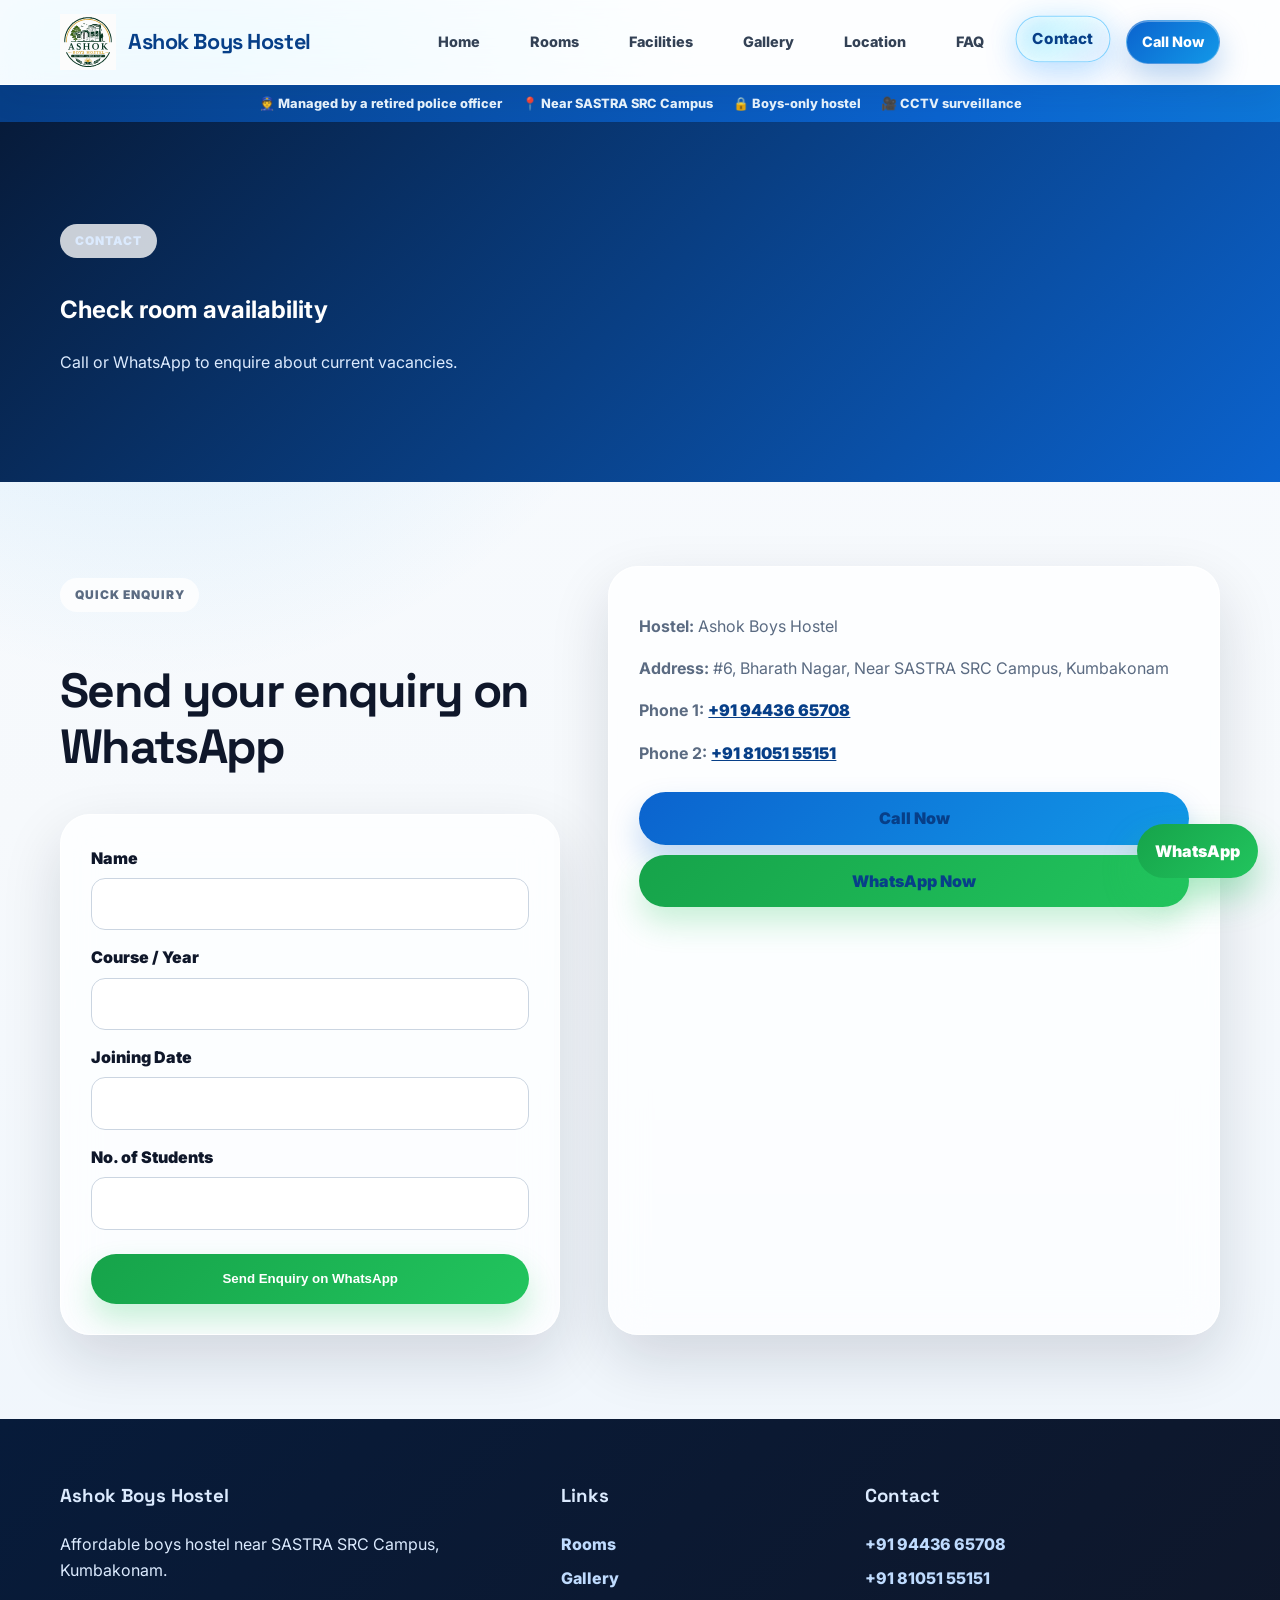
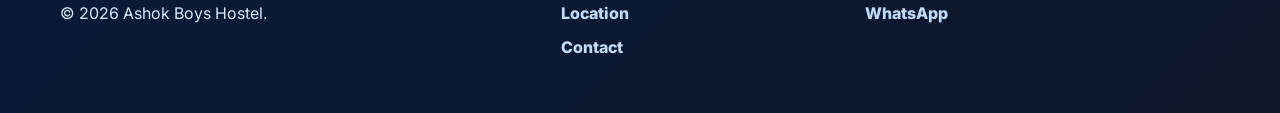
==== contact.html @ c49eb803 "Add files via upload" ====
<!DOCTYPE html>
<html lang="en">
 <head>
 <!-- Google tag (gtag.js) -->
<script async src="https://www.googletagmanager.com/gtag/js?id=AW-18298483586"></script>
<script>
  window.dataLayer = window.dataLayer || [];
  function gtag(){dataLayer.push(arguments);}
  gtag('js', new Date());

  gtag('config', 'AW-18298483586');
</script>
  <meta charset="utf-8"/>
  <meta content="width=device-width, initial-scale=1.0" name="viewport"/>
  <title>
   Contact | Ashok Boys Hostel Kumbakonam
  </title>
  <meta content="Contact Ashok Boys Hostel near SASTRA SRC Campus. Call or WhatsApp for availability." name="description"/>
  <meta content="boys hostel in kumbakonam, hostel near sastra src, student hostel kumbakonam, boys pg kumbakonam, hostel in kumbakonam" name="keywords"/>
  <meta content="Contact | Ashok Boys Hostel Kumbakonam" property="og:title"/>
  <meta content="Contact Ashok Boys Hostel near SASTRA SRC Campus. Call or WhatsApp for availability." property="og:description"/>
  <meta content="images/hero.jpg" property="og:image"/>
  <link href="favicon.svg" rel="icon" type="image/svg+xml"/>
  <link href="style.css" rel="stylesheet"/>
  <script type="application/ld+json">
   {
    "@context": "https://schema.org",
    "@type": "LodgingBusiness",
    "name": "Ashok Boys Hostel",
    "description": "Affordable boys hostel near SASTRA SRC Campus in Kumbakonam. Rooms from ₹2,000 per person per month with beds, ceiling fans, common bathrooms, CCTV surveillance and owner supervision.",
    "address": {
        "@type": "PostalAddress",
        "streetAddress": "#6, Bharath Nagar, Near SASTRA SRC Campus",
        "addressLocality": "Kumbakonam",
        "addressRegion": "Tamil Nadu",
        "addressCountry": "IN"
    },
    "telephone": [
        "+91-94436-65708",
        "+91-81051-55151"
    ],
    "priceRange": "₹2,000/month",
    "amenityFeature": [
        {
            "@type": "LocationFeatureSpecification",
            "name": "Beds",
            "value": true
        },
        {
            "@type": "LocationFeatureSpecification",
            "name": "Ceiling Fans",
            "value": true
        },
        {
            "@type": "LocationFeatureSpecification",
            "name": "Common Bathrooms",
            "value": true
        },
        {
            "@type": "LocationFeatureSpecification",
            "name": "CCTV Surveillance",
            "value": true
        },
        {
            "@type": "LocationFeatureSpecification",
            "name": "Owner Supervision",
            "value": true
        }
    ]
}
  </script>
 </head>
 <body>
  <header class="site-header">
   <div class="container nav-wrap">
    <a class="brand" href="index.html">
     <span class="logo-icon">
      <img alt="Ashok Boys Hostel Logo" src="images/logo.svg"/>
     </span>
     <span class="brand-text">
      Ashok Boys Hostel
     </span>
    </a>
    <button class="menu-toggle">
     ☰
    </button>
    <nav class="main-nav">
     <a href="index.html">
      Home
     </a>
     <a href="rooms.html">
      Rooms
     </a>
     <a href="facilities.html">
      Facilities
     </a>
     <a href="gallery.html">
      Gallery
     </a>
     <a href="location.html">
      Location
     </a>
     <a href="faq.html">
      FAQ
     </a>
     <a class="active" href="contact.html">
      Contact
     </a>
     <a class="nav-cta" href="tel:+919443665708">
      Call Now
     </a>
    </nav>
   </div>
  </header>
  <div class="trust-bar">
   <div class="container">
    <span>
     👮 Managed by a retired police officer
    </span>
    <span>
     📍 Near SASTRA SRC Campus
    </span>
    <span>
     🔒 Boys-only hostel
    </span>
    <span>
     🎥 CCTV surveillance
    </span>
   </div>
  </div>
  <main>
   <section class="page-hero">
    <div class="container">
     <p class="eyebrow">
      Contact
     </p>
     <h1>
      Check room availability
     </h1>
     <p>
      Call or WhatsApp to enquire about current vacancies.
     </p>
    </div>
   </section>
   <section class="section">
    <div class="container contact-grid">
     <div>
      <p class="section-label">
       Quick Enquiry
      </p>
      <h2>
       Send your enquiry on WhatsApp
      </h2>
      <form class="enquiry-form" id="enquiryForm">
       <label>
        Name
        <input id="enqName" required="" type="text"/>
       </label>
       <label>
        Course / Year
        <input id="enqCourse" type="text"/>
       </label>
       <label>
        Joining Date
        <input id="enqDate" type="text"/>
       </label>
       <label>
        No. of Students
        <input id="enqStudents" min="1" type="number"/>
       </label>
       <button class="btn whatsapp full" type="submit">
        Send Enquiry on WhatsApp
       </button>
      </form>
     </div>
     <div class="contact-card">
      <p>
       <strong>
        Hostel:
       </strong>
       Ashok Boys Hostel
      </p>
      <p>
       <strong>
        Address:
       </strong>
       #6, Bharath Nagar, Near SASTRA SRC Campus, Kumbakonam
      </p>
      <p>
       <strong>
        Phone 1:
       </strong>
       <a href="tel:+919443665708">
        +91 94436 65708
       </a>
      </p>
      <p>
       <strong>
        Phone 2:
       </strong>
       <a href="tel:+918105155151">
        +91 81051 55151
       </a>
      </p>
      <a class="btn primary full" href="tel:+919443665708">
       Call Now
      </a>
      <a class="btn whatsapp full" href="https://wa.me/919443665708">
       WhatsApp Now
      </a>
     </div>
    </div>
   </section>
  </main>
  <footer>
   <div class="container footer-grid">
    <div>
     <h3>
      Ashok Boys Hostel
     </h3>
     <p>
      Affordable boys hostel near SASTRA SRC Campus, Kumbakonam.
     </p>
     <p>
      &copy; 2026 Ashok Boys Hostel.
     </p>
    </div>
    <div>
     <h3>
      Links
     </h3>
     <a href="rooms.html">
      Rooms
     </a>
     <a href="gallery.html">
      Gallery
     </a>
     <a href="location.html">
      Location
     </a>
     <a href="contact.html">
      Contact
     </a>
    </div>
    <div>
     <h3>
      Contact
     </h3>
     <a href="tel:+919443665708">
      +91 94436 65708
     </a>
     <a href="tel:+918105155151">
      +91 81051 55151
     </a>
     <a href="https://wa.me/919443665708">
      WhatsApp
     </a>
    </div>
   </div>
  </footer>
  <a class="whatsapp-float" href="https://wa.me/919443665708?text=Hi%2C%20I%20am%20interested%20in%20Ashok%20Boys%20Hostel.%20Is%20a%20room%20available%3F">
   WhatsApp
  </a>
  <div class="mobile-action-bar">
   <a href="tel:+919443665708">
    Call
   </a>
   <a href="https://wa.me/919443665708">
    WhatsApp
   </a>
   <a href="https://www.google.com/maps/search/?api=1&amp;query=%236%20Bharath%20Nagar%20Near%20SASTRA%20SRC%20Campus%20Kumbakonam">
    Directions
   </a>
  </div>
  <script src="app.js">
  </script>
 </body>
</html>
---- style.css ----
@import url("https://fonts.googleapis.com/css2?family=Space+Grotesk:wght@600;700&family=Inter:wght@400;600;700;800;900&display=swap");

/* =========================================================
   Ashok Boys Hostel Website Styles
   Theme: Premium Blue / White / Grey with Glassmorphism
   ========================================================= */

/* ---------- CSS Variables ---------- */
:root {
    --bg: #f6f9fc;
    --text: #0f172a;
    --muted: #5b6b82;

    --primary: #0b63ce;
    --primary-2: #1298e8;
    --primary-dark: #073f88;

    --dark: #071b3a;
    --white: #ffffff;

    --glass: rgba(255, 255, 255, 0.76);
    --glass-strong: rgba(255, 255, 255, 0.92);
    --glass-border: rgba(255, 255, 255, 0.85);

    --shadow-soft: 0 12px 28px rgba(15, 23, 42, 0.08);
    --shadow-card: 0 24px 60px rgba(15, 23, 42, 0.14);
    --shadow-glow: 0 30px 70px rgba(0, 119, 255, 0.25);

    --whatsapp: #22c55e;

    --radius-sm: 14px;
    --radius-md: 22px;
    --radius-lg: 30px;
    --radius-pill: 999px;
}

/* ---------- Base ---------- */
* {
    box-sizing: border-box;
}

html {
    scroll-behavior: smooth;
    scroll-padding-top: 98px;
}

body {
    margin: 0;
    font-family: "Inter", Arial, sans-serif;
    color: var(--text);
    background:
        radial-gradient(circle at 12% 8%, rgba(18, 152, 232, 0.18), transparent 28%),
        linear-gradient(180deg, #f8fbff 0%, var(--bg) 48%, #eef5fc 100%);
    line-height: 1.65;
    overflow-x: hidden;
}

.container {
    width: min(1160px, 92%);
    margin: 0 auto;
}

img {
    max-width: 100%;
}

a {
    transition:
        color 0.25s ease,
        transform 0.25s ease,
        box-shadow 0.25s ease,
        background 0.25s ease;
}

/* =========================================================
   Header / Navigation
   ========================================================= */
.site-header {
    position: sticky;
    top: 0;
    z-index: 50;
    background: rgba(255, 255, 255, 0.72);
    backdrop-filter: blur(18px) saturate(160%);
    -webkit-backdrop-filter: blur(18px) saturate(160%);
    border-bottom: 1px solid rgba(255, 255, 255, 0.82);
    box-shadow: 0 10px 34px rgba(15, 23, 42, 0.08);
}

.nav-wrap {
    display: flex;
    align-items: center;
    justify-content: space-between;
    gap: 18px;
    padding: 14px 0;
}

/* ---------- Logo / Brand ---------- */
/*
   Recommended HTML:
   <a class="brand" href="index.html">
       <span class="logo-icon">
           <img src="images/logo.svg" alt="Ashok Boys Hostel Logo">
       </span>
       <span class="brand-text">Ashok Boys Hostel</span>
   </a>
*/
.brand {
    display: flex;
    align-items: center;
    gap: 12px;
    text-decoration: none;
}

.logo-icon {
    width: 56px;
    height: 56px;
    display: flex;
    align-items: center;
    justify-content: center;
    flex-shrink: 0;
}

.logo-icon img {
    width: 100%;
    height: 100%;
    object-fit: contain;
    display: block;
}

.brand-text {
    font-family: "Space Grotesk", sans-serif;
    font-size: 1.35rem;
    font-weight: 800;
    color: var(--primary-dark);
    letter-spacing: -0.02em;
}

/* Backward compatibility if old HTML still uses <span>ABH</span> */
.brand > span:not(.logo-icon):not(.brand-text) {
    width: 42px;
    height: 42px;
    display: grid;
    place-items: center;
    flex-shrink: 0;
    border-radius: 14px;
    color: #ffffff;
    background: linear-gradient(135deg, var(--primary), var(--primary-2));
    font: 800 0.78rem "Inter", sans-serif;
    box-shadow: 0 12px 24px rgba(11, 99, 206, 0.28);
}

/* If you use a full logo SVG containing text + icon */
.brand-logo {
    height: 64px;
    width: auto;
    display: block;
}

.main-nav {
    display: flex;
    align-items: center;
    gap: 18px;
    flex-wrap: wrap;
}

.main-nav a {
    color: #334155;
    text-decoration: none;
    font-size: 0.9rem;
    font-weight: 800;
}

.main-nav a.active,
.main-nav a:hover {
    color: var(--primary);
}

.nav-cta {
    padding: 9px 16px;
    border-radius: var(--radius-pill);
    color: #ffffff !important;
    background: linear-gradient(135deg, var(--primary), var(--primary-2));
    box-shadow: 0 12px 24px rgba(11, 99, 206, 0.22);
}

.menu-toggle {
    display: none;
}

/* ---------- Trust Bar ---------- */
.trust-bar {
    color: #eaf6ff;
    background: linear-gradient(90deg, #073f88, #0b63ce, #1298e8, #073f88);
    background-size: 220% 100%;
    font-size: 0.8rem;
    font-weight: 800;
    animation: sheen 8s ease-in-out infinite;
}

.trust-bar .container {
    display: flex;
    justify-content: center;
    gap: 20px;
    flex-wrap: wrap;
    padding: 8px 0;
}

/* =========================================================
   Hero Section
   ========================================================= */
.hero {
    position: relative;
    min-height: calc(100vh - 108px);
    display: grid;
    align-items: center;
    overflow: hidden;
    isolation: isolate;
    background: var(--dark);
}

.hero-bg {
    position: absolute;
    inset: 0;
    z-index: -3;
}

.hero-bg picture,
.hero-bg img {
    width: 100%;
    height: 100%;
    display: block;
}

.hero-bg img {
    object-fit: cover;
    animation: zoom 18s ease-in-out infinite alternate;
}

.hero-overlay {
    position: absolute;
    inset: 0;
    z-index: -2;
    background:
        radial-gradient(circle at 76% 20%, rgba(18, 152, 232, 0.24), transparent 28%),
        linear-gradient(
            90deg,
            rgba(3, 15, 36, 0.92),
            rgba(7, 27, 58, 0.74) 40%,
            rgba(7, 27, 58, 0.34) 70%
        );
}

.hero-grid {
    display: grid;
    grid-template-columns: 1fr 420px;
    gap: 44px;
    align-items: center;
    padding: 72px 0;
}

.hero-content h1 {
    margin: 16px 0;
    color: #ffffff;
    font-family: "Space Grotesk", sans-serif;
    font-size: clamp(2.8rem, 7vw, 6rem);
    font-weight: 800;
    line-height: 0.98;
    text-shadow: 0 8px 32px rgba(0, 0, 0, 0.5);
}

.hero-content p {
    max-width: 690px;
    color: #ffffff;
    font-size: 1.15rem;
}

.eyebrow,
.section-label {
    display: inline-flex;
    align-items: center;
    padding: 7px 15px;
    border-radius: var(--radius-pill);
    color: var(--primary-dark);
    background: rgba(255, 255, 255, 0.78);
    font-size: 0.75rem;
    font-weight: 900;
    letter-spacing: 0.08em;
    text-transform: uppercase;
}

.hero .eyebrow {
    color: #dff3ff;
    background: rgba(255, 255, 255, 0.14);
    border: 1px solid rgba(255, 255, 255, 0.24);
}

.badges,
.actions {
    display: flex;
    flex-wrap: wrap;
    gap: 12px;
    margin: 22px 0;
}

.badges span {
    padding: 8px 15px;
    border-radius: var(--radius-pill);
    color: #ffffff;
    background: rgba(255, 255, 255, 0.16);
    border: 1px solid rgba(255, 255, 255, 0.25);
    font-weight: 900;
    backdrop-filter: blur(14px);
    -webkit-backdrop-filter: blur(14px);
    animation: float 4s ease-in-out infinite;
}

/* =========================================================
   Buttons
   ========================================================= */
.btn {
    min-height: 50px;
    display: inline-flex;
    align-items: center;
    justify-content: center;
    padding: 13px 24px;
    border: 0;
    border-radius: var(--radius-pill);
    cursor: pointer;
    text-decoration: none;
    font-weight: 900;
}

.btn:hover {
    transform: translateY(-3px);
}

.primary {
    color: #ffffff;
    background: linear-gradient(135deg, var(--primary), var(--primary-2));
    box-shadow: 0 16px 30px rgba(11, 99, 206, 0.25);
}

.whatsapp {
    color: #ffffff;
    background: linear-gradient(135deg, #16a34a, var(--whatsapp));
    box-shadow: 0 16px 30px rgba(34, 197, 94, 0.24);
}

.full {
    width: 100%;
    margin-top: 10px;
}

/* =========================================================
   Cards / Glass Base
   ========================================================= */
.booking-card,
.card,
.room-detail,
.contact-card,
.map-card,
.enquiry-form,
.faq-list details {
    background: var(--glass);
    border: 1px solid var(--glass-border);
    border-radius: var(--radius-lg);
    box-shadow: var(--shadow-card);
    backdrop-filter: blur(18px) saturate(160%);
    -webkit-backdrop-filter: blur(18px) saturate(160%);
    overflow: hidden;
}

.booking-card {
    padding: 30px;
}

.available {
    color: #16a34a;
    font-weight: 900;
}

.price {
    display: inline-flex;
    align-items: baseline;
    gap: 7px;
    margin: 12px 0;
    padding: 10px 14px;
    border-radius: var(--radius-pill);
    color: var(--primary-dark);
    background: #e0f2fe;
    font-weight: 900;
}

.price b {
    font-size: 1.9rem;
}

.booking-card li {
    margin: 8px 0;
}

/* =========================================================
   General Sections
   ========================================================= */
.section {
    padding: 84px 0;
}

.light {
    background:
        radial-gradient(rgba(18, 152, 232, 0.13) 1px, transparent 1px) 0 0 / 28px 28px,
        linear-gradient(180deg, rgba(238, 246, 255, 0.74), rgba(255, 255, 255, 0.58));
}

.split,
.contact-grid,
.location-grid {
    display: grid;
    grid-template-columns: 0.9fr 1.1fr;
    gap: 48px;
}

.section p,
.card p,
.stats span {
    color: var(--muted);
}

h2,
h3 {
    font-family: "Space Grotesk", sans-serif;
}

h2 {
    font-size: clamp(1.9rem, 4vw, 3rem);
    line-height: 1.15;
    letter-spacing: -0.035em;
}

.stats {
    display: grid;
    grid-template-columns: repeat(3, 1fr);
    gap: 14px;
    margin-top: 28px;
}

.stats div {
    padding: 18px;
    border-radius: 20px;
    background: #ffffff;
    box-shadow: var(--shadow-soft);
}

.stats b {
    display: block;
    color: var(--primary);
    font-family: "Space Grotesk", sans-serif;
    font-size: 1.65rem;
    font-weight: 900;
}

/* =========================================================
   Why Parents Choose Us Section + Premium Hover Cards
   Applies to:
   <div class="cards"><div class="card">...</div></div>
   ========================================================= */
.cards {
    display: grid;
    grid-template-columns: repeat(auto-fit, minmax(260px, 1fr));
    gap: 35px;
    margin-top: 34px;
}

.cards.six {
    grid-template-columns: repeat(auto-fit, minmax(260px, 1fr));
}

.card {
    position: relative;
    min-height: 260px;
    padding: 40px 28px;
    border-radius: 30px;
    overflow: hidden;
    isolation: isolate;
    text-align: center;

    background:
        linear-gradient(
            145deg,
            rgba(255, 255, 255, 0.92),
            rgba(247, 250, 255, 0.82)
        );

    border: 1px solid rgba(255, 255, 255, 0.6);

    box-shadow:
        0 20px 45px rgba(0, 60, 140, 0.10),
        inset 0 1px 0 rgba(255, 255, 255, 0.8);

    backdrop-filter: blur(25px);
    -webkit-backdrop-filter: blur(25px);

    transition:
        transform 0.45s cubic-bezier(0.22, 1, 0.36, 1),
        box-shadow 0.45s ease,
        border-color 0.45s ease,
        background 0.45s ease;
}

/* Glossy moving reflection */
.card::before {
    content: "";
    position: absolute;
    top: -80%;
    left: -120%;
    width: 70%;
    height: 250%;
    transform: rotate(28deg);
    background:
        linear-gradient(
            rgba(255, 255, 255, 0),
            rgba(255, 255, 255, 0.65),
            rgba(255, 255, 255, 0)
        );
    transition: left 1s ease;
    z-index: 1;
    pointer-events: none;
}

/* Soft colored glow layer */
.card::after {
    content: "";
    position: absolute;
    inset: -2px;
    z-index: -1;
    border-radius: 30px;
    background:
        linear-gradient(
            135deg,
            rgba(0, 153, 255, 0.35),
            rgba(0, 255, 255, 0.15),
            rgba(120, 90, 255, 0.25)
        );
    opacity: 0;
    filter: blur(22px);
    transition: opacity 0.45s ease;
}

.card:hover {
    transform: translateY(-14px) scale(1.045);
    border-color: #66c8ff;

    box-shadow:
        0 30px 70px rgba(0, 119, 255, 0.25),
        0 0 50px rgba(0, 180, 255, 0.18),
        inset 0 1px 0 rgba(255, 255, 255, 0.9);
}

.card:hover::before {
    left: 160%;
}

.card:hover::after {
    opacity: 1;
}

.card i {
    width: 82px;
    height: 82px;
    display: flex;
    align-items: center;
    justify-content: center;
    margin: 0 auto;
    border-radius: 24px;
    color: #ffffff;
    background: linear-gradient(135deg, #0077ff, #00c6ff);
    font-size: 2.6rem;
    font-style: normal;

    box-shadow:
        0 10px 25px rgba(0, 119, 255, 0.28);

    transition:
        transform 0.45s cubic-bezier(0.22, 1, 0.36, 1),
        box-shadow 0.45s ease;
}

.card:hover i {
    transform: scale(1.18) rotate(-6deg);

    box-shadow:
        0 0 35px rgba(0, 162, 255, 0.55),
        0 0 60px rgba(0, 162, 255, 0.22);
}

.card h3 {
    margin-top: 28px;
    margin-bottom: 0;
    color: var(--primary-dark);
    font-size: 1.45rem;
    font-weight: 800;
    transition: color 0.35s ease;
}

.card p {
    margin-top: 15px;
    color: #667085;
    font-size: 1rem;
    line-height: 1.75;
    transition: color 0.35s ease;
}

.card:hover h3 {
    color: #0067ff;
}

.card:hover p {
    color: #4d6175;
}

/* Different subtle glow accents for the first four Why Parents cards */
.cards .card:nth-child(1)::after {
    background:
        linear-gradient(
            135deg,
            rgba(0, 119, 255, 0.38),
            rgba(0, 198, 255, 0.18)
        );
}

.cards .card:nth-child(2)::after {
    background:
        linear-gradient(
            135deg,
            rgba(34, 197, 94, 0.35),
            rgba(125, 211, 252, 0.18)
        );
}

.cards .card:nth-child(3)::after {
    background:
        linear-gradient(
            135deg,
            rgba(124, 58, 237, 0.30),
            rgba(14, 165, 233, 0.16)
        );
}

.cards .card:nth-child(4)::after {
    background:
        linear-gradient(
            135deg,
            rgba(245, 158, 11, 0.32),
            rgba(14, 165, 233, 0.16)
        );
}

/* =========================================================
   Page Hero
   ========================================================= */
.page-hero {
    padding: 90px 0;
    color: #ffffff;
    background: linear-gradient(135deg, var(--dark), var(--primary));
}

.page-hero p {
    color: #dbeafe;
}

/* =========================================================
   Rooms
   ========================================================= */
.room-grid {
    display: grid;
    gap: 28px;
}

.room-detail {
    display: grid;
    grid-template-columns: 0.9fr 1.1fr;
    gap: 24px;
    padding: 18px;
}

.room-detail img {
    width: 100%;
    height: 360px;
    object-fit: cover;
    border-radius: 22px;
}

.room-detail div {
    padding: 16px;
}

/* =========================================================
   Facilities: Not Available
   ========================================================= */
.not-available {
    display: flex;
    flex-wrap: wrap;
    gap: 12px;
}

.not-available span {
    padding: 10px 14px;
    border-radius: var(--radius-pill);
    color: #991b1b;
    background: #fee2e2;
    font-weight: 900;
}

/* =========================================================
   Gallery
   ========================================================= */
.gallery {
    display: grid;
    grid-template-columns: repeat(auto-fit, minmax(255px, 1fr));
    gap: 20px;
}

.gallery figure {
    position: relative;
    height: 260px;
    margin: 0;
    border-radius: 24px;
    overflow: hidden;
    cursor: pointer;
    background: #ffffff;
    box-shadow: 0 18px 38px rgba(15, 23, 42, 0.13);
}

.gallery figure:nth-child(3n) {
    height: 330px;
}

.gallery img {
    width: 100%;
    height: 100%;
    display: block;
    object-fit: cover;
    transition: transform 0.45s ease;
}

.gallery figure:hover img {
    transform: scale(1.08);
}

.gallery figcaption {
    position: absolute;
    left: 12px;
    right: 12px;
    bottom: 12px;
    padding: 10px;
    border-radius: 16px;
    color: #ffffff;
    background: linear-gradient(90deg, rgba(7, 63, 136, 0.86), rgba(11, 99, 206, 0.72));
    font-weight: 900;
}

/* =========================================================
   Location / Map
   ========================================================= */
.map-card {
    padding: 12px;
}

.map-card iframe {
    width: 100%;
    height: 370px;
    display: block;
    border: 0;
    border-radius: 22px;
}

/* =========================================================
   Contact / Form
   ========================================================= */
.contact-card,
.enquiry-form {
    padding: 30px;
}

.contact-card a {
    color: var(--primary-dark);
    font-weight: 900;
}

.enquiry-form {
    display: grid;
    gap: 14px;
}

.enquiry-form label {
    display: grid;
    gap: 7px;
    font-weight: 900;
}

.enquiry-form input {
    min-height: 46px;
    padding: 12px;
    border: 1px solid #cbd5e1;
    border-radius: 14px;
    font: inherit;
}

.enquiry-form input:focus {
    outline: none;
    border-color: rgba(18, 152, 232, 0.7);
    box-shadow: 0 0 0 5px rgba(18, 152, 232, 0.14);
}

/* =========================================================
   FAQ
   ========================================================= */
.faq-list {
    max-width: 900px;
}

.faq-list details {
    margin: 14px 0;
}

.faq-list summary {
    padding: 20px 24px;
    cursor: pointer;
    font-weight: 900;
}

.faq-list p {
    padding: 0 24px 20px;
}

/* =========================================================
   Lightbox
   ========================================================= */
.lightbox {
    position: fixed;
    inset: 0;
    z-index: 100;
    display: none;
    place-items: center;
    padding: 28px;
    background: rgba(2, 6, 23, 0.86);
}

.lightbox.open {
    display: grid;
}

.lightbox img {
    max-width: min(1100px, 94vw);
    max-height: 82vh;
    border-radius: 22px;
}

.lightbox-close,
.lightbox-nav {
    position: fixed;
    border: 0;
    border-radius: 50%;
    color: #ffffff;
    background: rgba(255, 255, 255, 0.18);
    cursor: pointer;
}

.lightbox-close {
    right: 24px;
    top: 18px;
    width: 46px;
    height: 46px;
    font-size: 2rem;
}

.lightbox-nav {
    top: 50%;
    width: 54px;
    height: 54px;
    font-size: 3rem;
}

.lightbox-prev {
    left: 24px;
}

.lightbox-next {
    right: 24px;
}

/* =========================================================
   Footer
   ========================================================= */
footer {
    padding: 44px 0;
    color: #dbeafe;
    background: linear-gradient(135deg, var(--dark), #0f172a);
}

.footer-grid {
    display: grid;
    grid-template-columns: 1.2fr 0.7fr 0.9fr;
    gap: 28px;
}

.footer-grid a {
    display: block;
    margin: 8px 0;
    color: #bfdbfe;
    text-decoration: none;
    font-weight: 800;
}

/* =========================================================
   Floating Actions
   ========================================================= */
.whatsapp-float {
    position: fixed;
    right: 22px;
    bottom: 22px;
    z-index: 40;
    padding: 14px 18px;
    border-radius: var(--radius-pill);
    color: #ffffff;
    background: linear-gradient(135deg, #16a34a, var(--whatsapp));
    text-decoration: none;
    font-weight: 900;
    box-shadow: 0 18px 34px rgba(34, 197, 94, 0.36);
}

.mobile-action-bar {
    display: none;
}

/* =========================================================
   Animations
   ========================================================= */
@keyframes zoom {
    to {
        transform: scale(1.1);
    }
}

@keyframes float {
    50% {
        transform: translateY(-7px);
    }
}

@keyframes sheen {
    50% {
        background-position: 100% 50%;
    }
}

/* =========================================================
   Responsive
   ========================================================= */
@media (max-width: 980px) {
    .hero-grid,
    .split,
    .contact-grid,
    .location-grid {
        grid-template-columns: 1fr;
    }

    .hero,
    .hero-grid {
        min-height: auto;
    }

    .cards,
    .cards.six {
        grid-template-columns: repeat(2, 1fr);
    }

    .room-detail {
        grid-template-columns: 1fr;
    }

    .footer-grid {
        grid-template-columns: 1fr;
    }
}

@media (max-width: 760px) {
    body {
        padding-bottom: 72px;
    }

    .brand-text {
        font-size: 1.05rem;
    }

    .logo-icon {
        width: 46px;
        height: 46px;
    }

    .menu-toggle {
        display: block;
        padding: 8px 12px;
        border: 0;
        border-radius: 12px;
        color: #ffffff;
        background: linear-gradient(135deg, var(--primary), var(--primary-2));
        font-weight: 900;
    }

    .main-nav {
        position: absolute;
        left: 4%;
        right: 4%;
        top: 72px;
        display: none;
        flex-direction: column;
        align-items: flex-start;
        padding: 18px;
        border-radius: 22px;
        background: rgba(255, 255, 255, 0.95);
        box-shadow: var(--shadow-card);
    }

    .main-nav.open {
        display: flex;
    }

    .trust-bar .container {
        justify-content: flex-start;
        font-size: 0.72rem;
    }

    .hero-grid {
        padding: 54px 0 82px;
    }

    .hero-overlay {
        background:
            linear-gradient(
                180deg,
                rgba(3, 15, 36, 0.90),
                rgba(7, 27, 58, 0.74)
            );
    }

    .hero-content h1 {
        font-size: clamp(2.5rem, 12vw, 4.4rem);
    }

    .booking-card {
        padding: 22px;
    }

    .cards,
    .cards.six,
    .stats {
        grid-template-columns: 1fr;
    }

    .card {
        min-height: auto;
        padding: 34px 24px;
    }

    .card:hover {
        transform: translateY(-8px) scale(1.025);
    }

    .room-detail img {
        height: 280px;
    }

    .gallery {
        grid-template-columns: 1fr;
    }

    .whatsapp-float {
        display: none;
    }

    .mobile-action-bar {
        position: fixed;
        left: 10px;
        right: 10px;
        bottom: 10px;
        z-index: 80;
        display: grid;
        grid-template-columns: 1fr 1fr 1fr;
        gap: 8px;
        padding: 9px;
        border-radius: 20px;
        background: rgba(255, 255, 255, 0.86);
        box-shadow: 0 18px 42px rgba(15, 23, 42, 0.20);
        backdrop-filter: blur(18px);
        -webkit-backdrop-filter: blur(18px);
    }

    .mobile-action-bar a {
        min-height: 46px;
        display: grid;
        place-items: center;
        border-radius: 14px;
        color: #ffffff;
        background: linear-gradient(135deg, var(--primary), var(--primary-2));
        text-decoration: none;
        font-weight: 900;
    }

    .mobile-action-bar a:nth-child(2) {
        background: linear-gradient(135deg, #16a34a, var(--whatsapp));
    }

    .mobile-action-bar a:nth-child(3) {
        background: linear-gradient(135deg, #475569, #0f172a);
    }
}

/* =========================================================
   Reduced Motion Accessibility
   ========================================================= */
@media (prefers-reduced-motion: reduce) {
    *,
    *::before,
    *::after {
        animation-duration: 0.001ms !important;
        animation-iteration-count: 1 !important;
        transition-duration: 0.001ms !important;
        scroll-behavior: auto !important;
    }
}

/* =========================================================
   Premium Main Navigation Hover / Active Effects
   Glossy + Glow + Soft Zoom
   ========================================================= */
.main-nav a {
    position: relative;
    isolation: isolate;
    overflow: hidden;

    min-height: 40px;
    display: inline-flex;
    align-items: center;
    justify-content: center;

    padding: 9px 15px;
    border-radius: var(--radius-pill);

    color: #334155;
    text-decoration: none;
    font-size: 0.9rem;
    font-weight: 800;

    background: transparent;
    border: 1px solid transparent;

    transition:
        transform 0.35s cubic-bezier(0.22, 1, 0.36, 1),
        color 0.35s ease,
        background 0.35s ease,
        border-color 0.35s ease,
        box-shadow 0.35s ease;
}

/* Soft glossy reflection */
.main-nav a::before {
    content: "";
    position: absolute;
    top: -90%;
    left: -120%;

    width: 60%;
    height: 260%;

    transform: rotate(28deg);

    background:
        linear-gradient(
            rgba(255, 255, 255, 0),
            rgba(255, 255, 255, 0.72),
            rgba(255, 255, 255, 0)
        );

    transition: left 0.8s ease;
    z-index: -1;
    pointer-events: none;
}

/* Glow layer */
.main-nav a::after {
    content: "";
    position: absolute;
    inset: -2px;
    z-index: -2;

    border-radius: var(--radius-pill);

    background:
        linear-gradient(
            135deg,
            rgba(0, 153, 255, 0.36),
            rgba(0, 255, 255, 0.16),
            rgba(120, 90, 255, 0.22)
        );

    opacity: 0;
    filter: blur(14px);

    transition: opacity 0.35s ease;
    pointer-events: none;
}

.main-nav a:hover,
.main-nav a.active {
    color: var(--primary-dark);

    background:
        linear-gradient(
            145deg,
            rgba(255, 255, 255, 0.94),
            rgba(239, 248, 255, 0.82)
        );

    border-color: rgba(102, 200, 255, 0.78);

    box-shadow:
        0 14px 32px rgba(0, 119, 255, 0.18),
        0 0 28px rgba(0, 180, 255, 0.14),
        inset 0 1px 0 rgba(255, 255, 255, 0.92);

    transform: translateY(-3px) scale(1.055);
}

.main-nav a:hover::before,
.main-nav a.active::before {
    left: 160%;
}

.main-nav a:hover::after,
.main-nav a.active::after {
    opacity: 1;
}

/* Keep Call Now as strong CTA but with the same glossy interaction */
.main-nav .nav-cta {
    color: #ffffff !important;
    background: linear-gradient(135deg, var(--primary), var(--primary-2));
    border-color: rgba(255, 255, 255, 0.28);

    box-shadow:
        0 14px 30px rgba(11, 99, 206, 0.28),
        inset 0 1px 0 rgba(255, 255, 255, 0.35);
}

.main-nav .nav-cta:hover,
.main-nav .nav-cta.active {
    color: #ffffff !important;

    background:
        linear-gradient(
            135deg,
            #0067ff,
            #00c6ff
        );

    border-color: rgba(255, 255, 255, 0.60);

    box-shadow:
        0 18px 38px rgba(0, 119, 255, 0.32),
        0 0 42px rgba(0, 180, 255, 0.26),
        inset 0 1px 0 rgba(255, 255, 255, 0.52);

    transform: translateY(-3px) scale(1.06);
}

/* Mobile menu: reduce zoom so the menu remains stable */
@media (max-width: 760px) {
    .main-nav a {
        width: 100%;
        justify-content: flex-start;
        padding: 11px 15px;
    }

    .main-nav a:hover,
    .main-nav a.active,
    .main-nav .nav-cta:hover,
    .main-nav .nav-cta.active {
        transform: translateY(-1px) scale(1.015);
    }
}
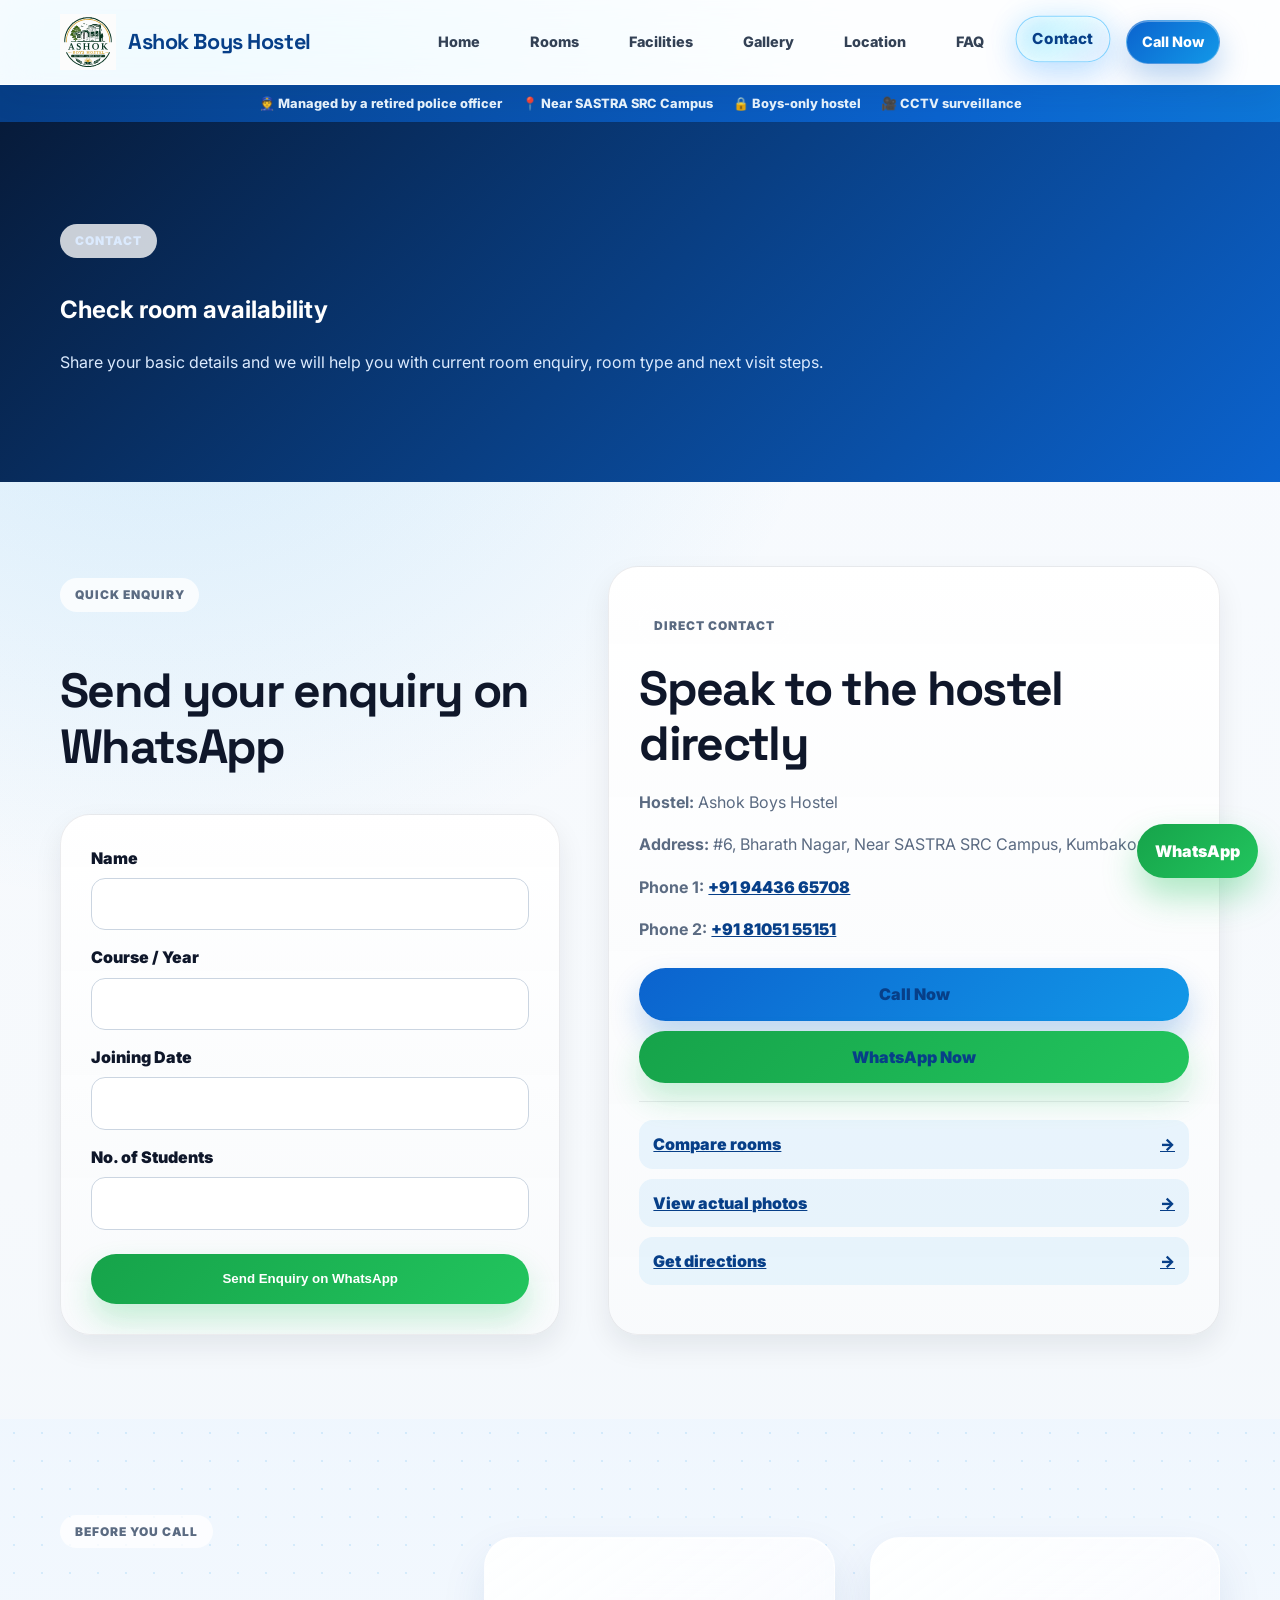
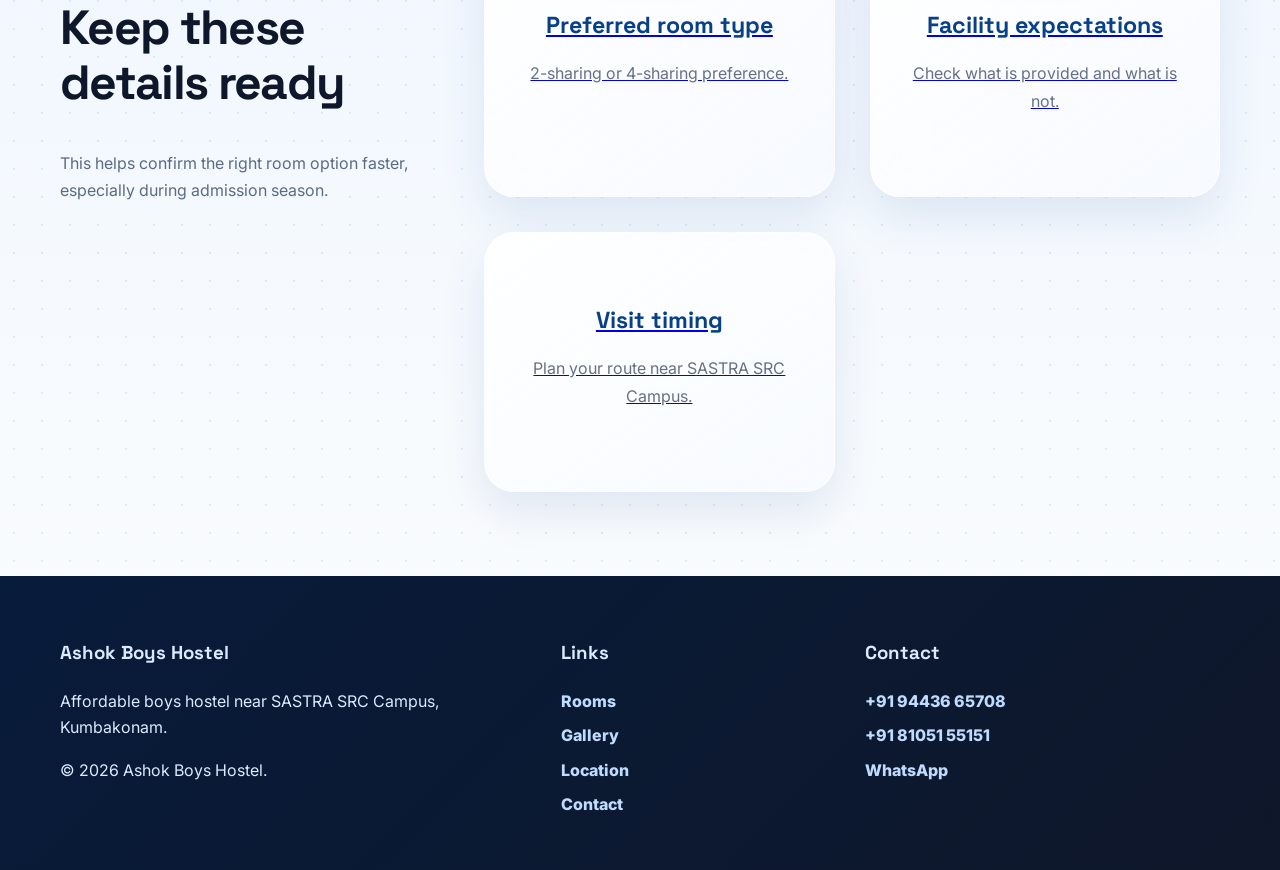
==== commit 8eb6691b: "Update hostel site location page" ====
--- a/contact.html
+++ b/contact.html
@@ -10,6 +10,25 @@
 
   gtag('config', 'AW-18298483586');
 </script>
+<!-- Event snippet for Page view conversion page
+In your html page, add the snippet and call gtag_report_conversion when someone clicks on the chosen link or button. -->
+<script>
+function gtag_report_conversion(url) {
+  var callback = function () {
+    if (typeof(url) != 'undefined') {
+      window.location = url;
+    }
+  };
+  gtag('event', 'conversion', {
+      'send_to': 'AW-18298483586/ihwCCOe3nsscEILnspVE',
+      'value': 1.0,
+      'currency': 'INR',
+      'event_callback': callback
+  });
+  return false;
+}
+</script>
+
   <meta charset="utf-8"/>
   <meta content="width=device-width, initial-scale=1.0" name="viewport"/>
   <title>
@@ -21,6 +40,8 @@
   <meta content="Contact Ashok Boys Hostel near SASTRA SRC Campus. Call or WhatsApp for availability." property="og:description"/>
   <meta content="images/hero.jpg" property="og:image"/>
   <link href="favicon.svg" rel="icon" type="image/svg+xml"/>
+  <meta content="#0b63ce" name="theme-color"/>
+  <link href="manifest.json" rel="manifest"/>
   <link href="style.css" rel="stylesheet"/>
   <script type="application/ld+json">
    {
@@ -81,10 +102,10 @@
       Ashok Boys Hostel
      </span>
     </a>
-    <button class="menu-toggle">
+    <button aria-controls="main-navigation" aria-expanded="false" aria-label="Open navigation menu" class="menu-toggle" type="button">
      ☰
     </button>
-    <nav class="main-nav">
+    <nav class="main-nav" id="main-navigation">
      <a href="index.html">
       Home
      </a>
@@ -138,7 +159,7 @@
       Check room availability
      </h1>
      <p>
-      Call or WhatsApp to enquire about current vacancies.
+       Share your basic details and we will help you with current room enquiry, room type and next visit steps.
      </p>
     </div>
    </section>
@@ -151,7 +172,7 @@
       <h2>
        Send your enquiry on WhatsApp
       </h2>
-      <form class="enquiry-form" id="enquiryForm">
+      <form class="enquiry-form elevated-panel" id="enquiryForm">
        <label>
         Name
         <input id="enqName" required="" type="text"/>
@@ -173,7 +194,13 @@
        </button>
       </form>
      </div>
-     <div class="contact-card">
+     <div class="contact-card elevated-panel">
+      <p class="section-label">
+       Direct Contact
+      </p>
+      <h2>
+       Speak to the hostel directly
+      </h2>
       <p>
        <strong>
         Hostel:
@@ -205,8 +232,60 @@
       <a class="btn primary full" href="tel:+919443665708">
        Call Now
       </a>
-      <a class="btn whatsapp full" href="https://wa.me/919443665708">
+      <a class="btn whatsapp full" href="https://wa.me/919443665708?text=Hi%2C%20I%20would%20like%20to%20check%20current%20room%20availability%20at%20Ashok%20Boys%20Hostel.">
        WhatsApp Now
+      </a>
+      <div class="contact-mini-links">
+       <a href="rooms.html">
+        Compare rooms
+       </a>
+       <a href="gallery.html">
+        View actual photos
+       </a>
+       <a href="location.html">
+        Get directions
+       </a>
+      </div>
+     </div>
+    </div>
+   </section>
+   <section class="section light">
+    <div class="container enquiry-guide">
+     <div>
+      <p class="section-label">
+       Before You Call
+      </p>
+      <h2>
+       Keep these details ready
+      </h2>
+      <p>
+       This helps confirm the right room option faster, especially during admission season.
+      </p>
+     </div>
+     <div class="cards three">
+      <a class="card" href="rooms.html">
+       <h3>
+        Preferred room type
+       </h3>
+       <p>
+        2-sharing or 4-sharing preference.
+       </p>
+      </a>
+      <a class="card" href="facilities.html">
+       <h3>
+        Facility expectations
+       </h3>
+       <p>
+        Check what is provided and what is not.
+       </p>
+      </a>
+      <a class="card" href="location.html">
+       <h3>
+        Visit timing
+       </h3>
+       <p>
+        Plan your route near SASTRA SRC Campus.
+       </p>
       </a>
      </div>
     </div>
--- a/style.css
+++ b/style.css
@@ -419,6 +419,289 @@
     grid-template-columns: 0.9fr 1.1fr;
     gap: 48px;
 }
+/* =========================================================
+   Distance Cards
+   Premium Glassmorphism Style
+   ========================================================= */
+
+.distance-cards {
+    display: grid;
+    grid-template-columns: repeat(3, 1fr);
+    gap: 22px;
+    margin: 35px 0;
+}
+
+.distance-card {
+    position: relative;
+    overflow: hidden;
+    isolation: isolate;
+
+    padding: 26px 22px;
+
+    text-align: center;
+
+    border-radius: 28px;
+
+    background:
+        linear-gradient(
+            145deg,
+            rgba(255,255,255,.92),
+            rgba(247,250,255,.82)
+        );
+
+    backdrop-filter: blur(22px);
+    -webkit-backdrop-filter: blur(22px);
+
+    border: 1px solid rgba(255,255,255,.70);
+
+    box-shadow:
+        0 18px 42px rgba(0,60,140,.10),
+        inset 0 1px 0 rgba(255,255,255,.90);
+
+    transition:
+        transform .45s cubic-bezier(.22,1,.36,1),
+        box-shadow .45s,
+        border-color .45s;
+}
+
+/* ----------------------------------
+   Glossy Reflection
+---------------------------------- */
+
+.distance-card::before {
+
+    content: "";
+
+    position: absolute;
+
+    top: -90%;
+    left: -120%;
+
+    width: 65%;
+    height: 260%;
+
+    transform: rotate(28deg);
+
+    background:
+        linear-gradient(
+            rgba(255,255,255,0),
+            rgba(255,255,255,.75),
+            rgba(255,255,255,0)
+        );
+
+    transition: left .9s ease;
+
+    pointer-events: none;
+}
+
+/* ----------------------------------
+   Soft Glow Layer
+---------------------------------- */
+
+.distance-card::after {
+
+    content: "";
+
+    position: absolute;
+
+    inset: -2px;
+
+    border-radius: 28px;
+
+    background:
+        linear-gradient(
+            135deg,
+            rgba(0,153,255,.35),
+            rgba(0,255,255,.18),
+            rgba(120,90,255,.25)
+        );
+
+    filter: blur(22px);
+
+    opacity: 0;
+
+    z-index: -1;
+
+    transition: opacity .45s ease;
+}
+
+/* ----------------------------------
+   Hover
+---------------------------------- */
+
+.distance-card:hover {
+
+    transform:
+        translateY(-12px)
+        scale(1.05);
+
+    border-color: #6bc9ff;
+
+    box-shadow:
+        0 28px 60px rgba(0,119,255,.22),
+        0 0 45px rgba(0,180,255,.18),
+        inset 0 1px 0 rgba(255,255,255,.95);
+}
+
+.distance-card:hover::before {
+
+    left: 170%;
+
+}
+
+.distance-card:hover::after {
+
+    opacity: 1;
+
+}
+
+/* ----------------------------------
+   Icon
+---------------------------------- */
+
+.distance-card span {
+
+    width: 82px;
+    height: 82px;
+
+    display: flex;
+    align-items: center;
+    justify-content: center;
+
+    margin: 0 auto 18px;
+
+    font-size: 2.6rem;
+
+    border-radius: 24px;
+
+    background:
+        linear-gradient(
+            135deg,
+            #0077ff,
+            #00c6ff
+        );
+
+    color: white;
+
+    box-shadow:
+        0 12px 28px rgba(0,119,255,.28);
+
+    transition:
+        transform .45s,
+        box-shadow .45s;
+}
+
+.distance-card:hover span {
+
+    transform:
+        scale(1.18)
+        rotate(-6deg);
+
+    box-shadow:
+        0 0 35px rgba(0,162,255,.55),
+        0 0 60px rgba(0,162,255,.22);
+}
+
+/* ----------------------------------
+   Heading
+---------------------------------- */
+
+.distance-card h3,
+.distance-card h4 {
+
+    margin: 0 0 10px;
+
+    color: var(--primary-dark);
+
+    font-size: 1.15rem;
+
+    font-weight: 800;
+
+    transition: color .35s;
+}
+
+.distance-card:hover h3,
+.distance-card:hover h4 {
+
+    color: #0067ff;
+
+}
+
+/* ----------------------------------
+   Text
+---------------------------------- */
+
+.distance-card p {
+
+    margin: 0;
+
+    color: #667085;
+
+    font-size: .95rem;
+
+    line-height: 1.6;
+
+    font-weight: 600;
+
+    transition: color .35s;
+}
+
+.distance-card:hover p {
+
+    color: #4d6175;
+
+}
+
+/* ----------------------------------
+   Different Glow Colors
+---------------------------------- */
+
+.distance-card:nth-child(1)::after {
+
+    background:
+        linear-gradient(
+            135deg,
+            rgba(0,119,255,.35),
+            rgba(0,255,255,.18)
+        );
+
+}
+
+.distance-card:nth-child(2)::after {
+
+    background:
+        linear-gradient(
+            135deg,
+            rgba(0,200,255,.30),
+            rgba(120,90,255,.22)
+        );
+
+}
+
+.distance-card:nth-child(3)::after {
+
+    background:
+        linear-gradient(
+            135deg,
+            rgba(255,193,7,.30),
+            rgba(0,170,255,.18)
+        );
+
+}
+
+/* ----------------------------------
+   Responsive
+---------------------------------- */
+
+@media (max-width:900px) {
+
+    .distance-cards {
+
+        grid-template-columns: 1fr;
+
+    }
+
+}
 
 .section p,
 .card p,
@@ -658,6 +941,109 @@
 /* =========================================================
    Page Hero
    ========================================================= */
+.hero-links a {
+    padding: 8px 15px;
+    border-radius: var(--radius-pill);
+    color: #ffffff;
+    background: rgba(255, 255, 255, 0.16);
+    border: 1px solid rgba(255, 255, 255, 0.25);
+    font-weight: 900;
+    text-decoration: none;
+    backdrop-filter: blur(14px);
+}
+
+.hero-links a:hover,
+.hero-links a:focus-visible {
+    color: var(--primary-dark);
+    background: #ffffff;
+    transform: translateY(-2px);
+}
+
+.booking-secondary-link {
+    display: block;
+    margin-top: 15px;
+    color: var(--primary-dark);
+    text-align: center;
+    text-decoration: none;
+    font-size: 0.9rem;
+    font-weight: 900;
+}
+
+.stats a {
+    padding: 18px;
+    color: inherit;
+    background: #ffffff;
+    border-radius: 20px;
+    box-shadow: var(--shadow-soft);
+    text-decoration: none;
+}
+
+.stats a:hover {
+    transform: translateY(-4px);
+    box-shadow: 0 18px 38px rgba(11, 99, 206, 0.16);
+}
+
+.pathways-intro {
+    max-width: 680px;
+    margin: 0 0 32px;
+    color: var(--muted);
+}
+
+.home-pathways .card {
+    display: flex;
+    flex-direction: column;
+    color: inherit;
+    text-decoration: none;
+}
+
+.home-pathways .card-link {
+    display: inline-flex;
+    justify-content: center;
+    margin-top: auto;
+    padding-top: 18px;
+    color: var(--primary);
+    font-weight: 900;
+}
+
+.home-enquiry-strip {
+    display: grid;
+    grid-template-columns: minmax(0, 1fr) auto;
+    gap: 34px;
+    align-items: center;
+    margin-top: 38px;
+    padding: clamp(28px, 4vw, 46px);
+    color: #ffffff;
+    background:
+        radial-gradient(circle at 85% 15%, rgba(18, 152, 232, 0.38), transparent 32%),
+        linear-gradient(135deg, var(--dark), var(--primary-dark));
+    border-radius: var(--radius-lg);
+    box-shadow: var(--shadow-card);
+}
+
+.home-enquiry-strip .section-label {
+    color: #dff3ff;
+    background: rgba(255, 255, 255, 0.14);
+    border: 1px solid rgba(255, 255, 255, 0.2);
+}
+
+.home-enquiry-strip h2 {
+    margin: 14px 0 6px;
+    color: #ffffff;
+    font: 800 clamp(1.7rem, 3vw, 2.7rem)/1.1 "Space Grotesk", sans-serif;
+}
+
+.home-enquiry-strip p {
+    margin-bottom: 0;
+    color: #dbeafe;
+}
+
+.home-enquiry-actions {
+    display: flex;
+    flex-wrap: wrap;
+    gap: 12px;
+    justify-content: flex-end;
+}
+
 .page-hero {
     padding: 90px 0;
     color: #ffffff;
@@ -671,27 +1057,213 @@
 /* =========================================================
    Rooms
    ========================================================= */
-.room-grid {
+.rooms-section {
+    background:
+        radial-gradient(circle at 90% 8%, rgba(18, 152, 232, 0.13), transparent 28%),
+        linear-gradient(180deg, #f8fbff, #eef6ff);
+}
+
+.section-heading,
+.gallery-intro {
     display: grid;
+    grid-template-columns: minmax(0, 1fr) minmax(280px, 0.55fr);
+    gap: 48px;
+    align-items: end;
+    margin-bottom: 40px;
+}
+
+.section-heading h2,
+.gallery-intro h2 {
+    max-width: 720px;
+    margin: 14px 0 0;
+    color: var(--primary-dark);
+    font: 800 clamp(2rem, 4vw, 3.4rem)/1.06 "Space Grotesk", sans-serif;
+    letter-spacing: -0.035em;
+}
+
+.section-heading > p,
+.gallery-intro > p {
+    margin: 0;
+    color: var(--muted);
+}
+
+.room-showcase {
+    display: grid;
+    grid-template-columns: repeat(2, minmax(0, 1fr));
     gap: 28px;
 }
 
-.room-detail {
+.room-card {
+    position: relative;
+    overflow: hidden;
+    background: rgba(255, 255, 255, 0.9);
+    border: 1px solid rgba(255, 255, 255, 0.9);
+    border-radius: var(--radius-lg);
+    box-shadow: var(--shadow-card);
+    transition: transform 0.35s ease, box-shadow 0.35s ease;
+}
+
+.room-card:hover {
+    transform: translateY(-8px);
+    box-shadow: 0 30px 70px rgba(15, 23, 42, 0.18);
+}
+
+.room-media {
+    position: relative;
+    height: 340px;
+    overflow: hidden;
+}
+
+.room-media picture,
+.room-media img {
+    width: 100%;
+    height: 100%;
+    display: block;
+}
+
+.room-media img {
+    object-fit: cover;
+    transition: transform 0.6s cubic-bezier(0.22, 1, 0.36, 1);
+}
+
+.room-card:hover .room-media img {
+    transform: scale(1.045);
+}
+
+.room-media::after {
+    content: "";
+    position: absolute;
+    inset: auto 0 0;
+    height: 45%;
+    background: linear-gradient(transparent, rgba(3, 15, 36, 0.62));
+}
+
+.room-badge {
+    position: absolute;
+    left: 20px;
+    bottom: 20px;
+    z-index: 1;
+    padding: 8px 13px;
+    color: #ffffff;
+    background: rgba(7, 27, 58, 0.68);
+    border: 1px solid rgba(255, 255, 255, 0.34);
+    border-radius: var(--radius-pill);
+    backdrop-filter: blur(14px);
+    font-size: 0.78rem;
+    font-weight: 800;
+}
+
+.room-content {
+    padding: 30px;
+}
+
+.room-title-row {
+    display: flex;
+    align-items: flex-start;
+    justify-content: space-between;
+    gap: 20px;
+}
+
+.room-kicker {
+    margin: 0 0 4px;
+    color: var(--primary);
+    font-size: 0.76rem;
+    font-weight: 900;
+    letter-spacing: 0.08em;
+    text-transform: uppercase;
+}
+
+.room-title-row h2 {
+    margin: 0;
+    color: var(--primary-dark);
+    font: 800 clamp(1.7rem, 3vw, 2.35rem)/1.1 "Space Grotesk", sans-serif;
+}
+
+.room-capacity {
+    width: 52px;
+    height: 52px;
     display: grid;
-    grid-template-columns: 0.9fr 1.1fr;
-    gap: 24px;
-    padding: 18px;
-}
-
-.room-detail img {
-    width: 100%;
-    height: 360px;
-    object-fit: cover;
+    place-items: center;
+    flex: 0 0 auto;
+    color: #ffffff;
+    background: linear-gradient(135deg, var(--primary), var(--primary-2));
+    border-radius: 18px;
+    font: 800 1rem "Space Grotesk", sans-serif;
+    box-shadow: 0 12px 24px rgba(11, 99, 206, 0.24);
+}
+
+.room-summary {
+    min-height: 52px;
+    color: var(--muted);
+}
+
+.room-amenities {
+    display: grid;
+    grid-template-columns: repeat(2, minmax(0, 1fr));
+    gap: 12px;
+    margin: 24px 0 28px;
+    padding: 0;
+    list-style: none;
+}
+
+.room-amenities li {
+    display: flex;
+    gap: 9px;
+    color: #334155;
+    font-size: 0.9rem;
+    font-weight: 700;
+}
+
+.room-amenities li span {
+    color: #16a34a;
+}
+
+.room-actions {
+    display: flex;
+    align-items: center;
+    flex-wrap: wrap;
+    gap: 18px;
+}
+
+.room-gallery-link {
+    color: var(--primary-dark);
+    font-weight: 900;
+    text-decoration: none;
+}
+
+.rooms-note {
+    display: grid;
+    grid-template-columns: auto 1fr auto;
+    gap: 16px;
+    align-items: center;
+    margin-top: 28px;
+    padding: 20px 24px;
+    color: #334155;
+    background: rgba(255, 255, 255, 0.72);
+    border: 1px solid rgba(255, 255, 255, 0.9);
     border-radius: 22px;
-}
-
-.room-detail div {
-    padding: 16px;
+    box-shadow: var(--shadow-soft);
+}
+
+.rooms-note > span {
+    width: 34px;
+    height: 34px;
+    display: grid;
+    place-items: center;
+    color: #ffffff;
+    background: var(--primary);
+    border-radius: 50%;
+    font-weight: 900;
+}
+
+.rooms-note p {
+    margin: 0;
+}
+
+.rooms-note a {
+    color: var(--primary-dark);
+    font-weight: 900;
+    white-space: nowrap;
 }
 
 /* =========================================================
@@ -714,27 +1286,50 @@
 /* =========================================================
    Gallery
    ========================================================= */
+.gallery-section {
+    background:
+        radial-gradient(circle at 12% 10%, rgba(18, 152, 232, 0.12), transparent 26%),
+        linear-gradient(180deg, #f8fbff, #edf5fd);
+}
+
 .gallery {
     display: grid;
-    grid-template-columns: repeat(auto-fit, minmax(255px, 1fr));
-    gap: 20px;
+    grid-template-columns: repeat(4, minmax(0, 1fr));
+    grid-auto-flow: dense;
+    grid-auto-rows: 220px;
+    gap: 18px;
 }
 
 .gallery figure {
     position: relative;
-    height: 260px;
+    height: auto;
     margin: 0;
-    border-radius: 24px;
+    border-radius: 26px;
     overflow: hidden;
     cursor: pointer;
-    background: #ffffff;
-    box-shadow: 0 18px 38px rgba(15, 23, 42, 0.13);
-}
-
-.gallery figure:nth-child(3n) {
-    height: 330px;
-}
-
+    background: #dbeafe;
+    box-shadow: 0 18px 42px rgba(15, 23, 42, 0.13);
+    outline: none;
+    transition: transform 0.35s ease, box-shadow 0.35s ease;
+}
+
+.gallery figure:hover,
+.gallery figure:focus-visible {
+    z-index: 2;
+    transform: translateY(-6px);
+    box-shadow: 0 28px 60px rgba(7, 63, 136, 0.24);
+}
+
+.gallery-feature {
+    grid-column: span 2;
+    grid-row: span 2;
+}
+
+.gallery-wide {
+    grid-column: span 2;
+}
+
+.gallery picture,
 .gallery img {
     width: 100%;
     height: 100%;
@@ -749,14 +1344,41 @@
 
 .gallery figcaption {
     position: absolute;
-    left: 12px;
-    right: 12px;
-    bottom: 12px;
-    padding: 10px;
-    border-radius: 16px;
+    left: 18px;
+    right: 18px;
+    bottom: 16px;
+    z-index: 2;
+    padding: 0;
     color: #ffffff;
-    background: linear-gradient(90deg, rgba(7, 63, 136, 0.86), rgba(11, 99, 206, 0.72));
     font-weight: 900;
+    text-shadow: 0 2px 12px rgba(0, 0, 0, 0.65);
+}
+
+.gallery figure::before {
+    content: "";
+    position: absolute;
+    inset: 35% 0 0;
+    z-index: 1;
+    background: linear-gradient(transparent, rgba(3, 15, 36, 0.82));
+    pointer-events: none;
+}
+
+.gallery figure::after {
+    content: attr(data-category);
+    position: absolute;
+    top: 14px;
+    left: 14px;
+    z-index: 2;
+    padding: 6px 10px;
+    color: #eaf6ff;
+    background: rgba(7, 27, 58, 0.58);
+    border: 1px solid rgba(255, 255, 255, 0.3);
+    border-radius: var(--radius-pill);
+    backdrop-filter: blur(12px);
+    font-size: 0.68rem;
+    font-weight: 900;
+    letter-spacing: 0.06em;
+    text-transform: uppercase;
 }
 
 /* =========================================================
@@ -768,10 +1390,115 @@
 
 .map-card iframe {
     width: 100%;
-    height: 370px;
+    height: 100%;
+    min-height: 430px;
     display: block;
     border: 0;
     border-radius: 22px;
+}
+
+.location-section {
+    background:
+        radial-gradient(circle at 8% 18%, rgba(18, 152, 232, 0.12), transparent 28%),
+        linear-gradient(180deg, #f8fbff, #eef6ff);
+}
+
+.location-intro {
+    display: grid;
+    grid-template-columns: minmax(0, 1.35fr) minmax(280px, 0.65fr);
+    gap: 38px;
+    align-items: center;
+    margin-bottom: 36px;
+}
+
+.location-intro h2,
+.directions-card h2 {
+    margin: 14px 0 12px;
+    color: var(--primary-dark);
+    font-family: "Space Grotesk", sans-serif;
+    line-height: 1.15;
+}
+
+.address-card,
+.directions-card {
+    background: var(--glass-strong);
+    border: 1px solid var(--glass-border);
+    border-radius: var(--radius-lg);
+    box-shadow: var(--shadow-soft);
+}
+
+.address-card {
+    display: flex;
+    gap: 16px;
+    padding: 24px;
+    font-style: normal;
+}
+
+.address-card div,
+.address-card span {
+    display: block;
+}
+
+.address-icon {
+    font-size: 1.7rem;
+}
+
+.location-grid {
+    grid-template-columns: minmax(0, 1.2fr) minmax(320px, 0.8fr);
+    align-items: stretch;
+    gap: 30px;
+}
+
+.directions-card {
+    display: flex;
+    flex-direction: column;
+    justify-content: center;
+    padding: clamp(28px, 4vw, 44px);
+}
+
+.location-actions {
+    display: flex;
+    flex-wrap: wrap;
+    gap: 12px;
+    margin-top: 14px;
+}
+
+.secondary {
+    color: var(--primary-dark);
+    background: #e0f2fe;
+    border: 1px solid rgba(11, 99, 206, 0.18);
+}
+
+.route-note {
+    margin: 20px 0 0;
+    color: var(--muted);
+    font-size: 0.86rem;
+}
+
+.map-overlay{
+
+    position:absolute;
+
+    left:20px;
+
+    bottom:20px;
+
+    padding:14px 22px;
+
+    border-radius:18px;
+
+    background:rgba(255,255,255,.88);
+
+    backdrop-filter:blur(16px);
+
+    font-weight:700;
+
+    color:#073f88;
+
+    box-shadow:
+
+        0 12px 30px rgba(0,0,0,.15);
+
 }
 
 /* =========================================================
@@ -782,9 +1509,42 @@
     padding: 30px;
 }
 
+.elevated-panel {
+    border: 1px solid rgba(15, 23, 42, 0.08);
+    border-radius: var(--radius-lg);
+    background:
+        linear-gradient(180deg, rgba(255, 255, 255, 0.96), rgba(248, 250, 252, 0.94));
+    box-shadow: var(--shadow-soft);
+}
+
 .contact-card a {
     color: var(--primary-dark);
     font-weight: 900;
+}
+
+.contact-card h2 {
+    margin: 6px 0 18px;
+}
+
+.contact-mini-links {
+    display: grid;
+    gap: 10px;
+    margin-top: 18px;
+    padding-top: 18px;
+    border-top: 1px solid rgba(15, 23, 42, 0.08);
+}
+
+.contact-mini-links a {
+    display: inline-flex;
+    align-items: center;
+    justify-content: space-between;
+    padding: 11px 14px;
+    border-radius: 14px;
+    background: rgba(18, 152, 232, 0.08);
+}
+
+.contact-mini-links a::after {
+    content: "→";
 }
 
 .enquiry-form {
@@ -810,6 +1570,50 @@
     outline: none;
     border-color: rgba(18, 152, 232, 0.7);
     box-shadow: 0 0 0 5px rgba(18, 152, 232, 0.14);
+}
+
+.enquiry-guide {
+    display: grid;
+    grid-template-columns: 0.7fr 1.3fr;
+    gap: 28px;
+    align-items: start;
+}
+
+.facility-note,
+.faq-section .section-heading p {
+    max-width: 720px;
+}
+
+.facilities-section .section-heading {
+    margin-bottom: 28px;
+}
+
+.faq-section .section-heading {
+    margin-bottom: 26px;
+}
+
+.faq-next-step {
+    display: flex;
+    align-items: center;
+    justify-content: space-between;
+    gap: 24px;
+    margin-top: 28px;
+    padding: 28px;
+    border-radius: var(--radius-lg);
+    background:
+        linear-gradient(135deg, rgba(7, 63, 136, 0.95), rgba(18, 152, 232, 0.9));
+    color: #ffffff;
+    box-shadow: var(--shadow-soft);
+}
+
+.faq-next-step h2,
+.faq-next-step .section-label {
+    color: #ffffff;
+}
+
+.faq-next-step .btn.ghost {
+    border-color: rgba(255, 255, 255, 0.45);
+    color: #ffffff;
 }
 
 /* =========================================================
@@ -850,10 +1654,29 @@
     display: grid;
 }
 
+body.lightbox-active {
+    overflow: hidden;
+}
+
 .lightbox img {
     max-width: min(1100px, 94vw);
-    max-height: 82vh;
+    max-height: 78vh;
     border-radius: 22px;
+    box-shadow: 0 30px 90px rgba(0, 0, 0, 0.5);
+}
+
+.lightbox p {
+    position: fixed;
+    left: 50%;
+    bottom: 22px;
+    margin: 0;
+    padding: 9px 16px;
+    transform: translateX(-50%);
+    color: #ffffff;
+    background: rgba(15, 23, 42, 0.62);
+    border-radius: var(--radius-pill);
+    backdrop-filter: blur(12px);
+    font-weight: 800;
 }
 
 .lightbox-close,
@@ -982,6 +1805,28 @@
     .footer-grid {
         grid-template-columns: 1fr;
     }
+
+    .section-heading,
+    .gallery-intro {
+        grid-template-columns: 1fr;
+        gap: 18px;
+    }
+
+    .room-showcase {
+        grid-template-columns: 1fr;
+    }
+
+    .gallery {
+        grid-template-columns: repeat(2, minmax(0, 1fr));
+    }
+
+    .location-intro {
+        grid-template-columns: 1fr;
+    }
+
+    .map-card iframe {
+        min-height: 380px;
+    }
 }
 
 @media (max-width: 760px) {
@@ -1073,6 +1918,68 @@
 
     .gallery {
         grid-template-columns: 1fr;
+        grid-auto-rows: 270px;
+    }
+
+    .gallery-feature,
+    .gallery-wide {
+        grid-column: span 1;
+        grid-row: span 1;
+    }
+
+    .room-media {
+        height: 280px;
+    }
+
+    .room-content {
+        padding: 24px;
+    }
+
+    .room-amenities {
+        grid-template-columns: 1fr;
+    }
+
+    .room-actions,
+    .room-actions .btn {
+        width: 100%;
+    }
+
+    .room-gallery-link {
+        padding: 4px 0;
+    }
+
+    .rooms-note {
+        grid-template-columns: auto 1fr;
+    }
+
+    .rooms-note a {
+        grid-column: 2;
+    }
+
+    .section {
+        padding: 62px 0;
+    }
+
+    .page-hero {
+        padding: 64px 0;
+    }
+
+    .location-intro {
+        gap: 24px;
+    }
+
+    .distance-cards {
+        gap: 16px;
+        margin: 28px 0;
+    }
+
+    .map-card iframe {
+        min-height: 320px;
+    }
+
+    .location-actions,
+    .location-actions .btn {
+        width: 100%;
     }
 
     .whatsapp-float {
@@ -1289,3 +2196,40 @@
         transform: translateY(-1px) scale(1.015);
     }
 }
+
+@media (max-width: 980px) {
+    .home-enquiry-strip,
+    .enquiry-guide {
+        grid-template-columns: 1fr;
+    }
+
+    .home-enquiry-actions {
+        justify-content: flex-start;
+    }
+}
+
+@media (max-width: 760px) {
+    .hero-links {
+        gap: 8px;
+    }
+
+    .hero-links a {
+        font-size: 0.82rem;
+    }
+
+    .home-enquiry-actions,
+    .home-enquiry-actions .btn {
+        width: 100%;
+    }
+
+    .faq-next-step {
+        align-items: stretch;
+        flex-direction: column;
+        padding: 22px;
+    }
+
+    .contact-card,
+    .enquiry-form {
+        padding: 22px;
+    }
+}
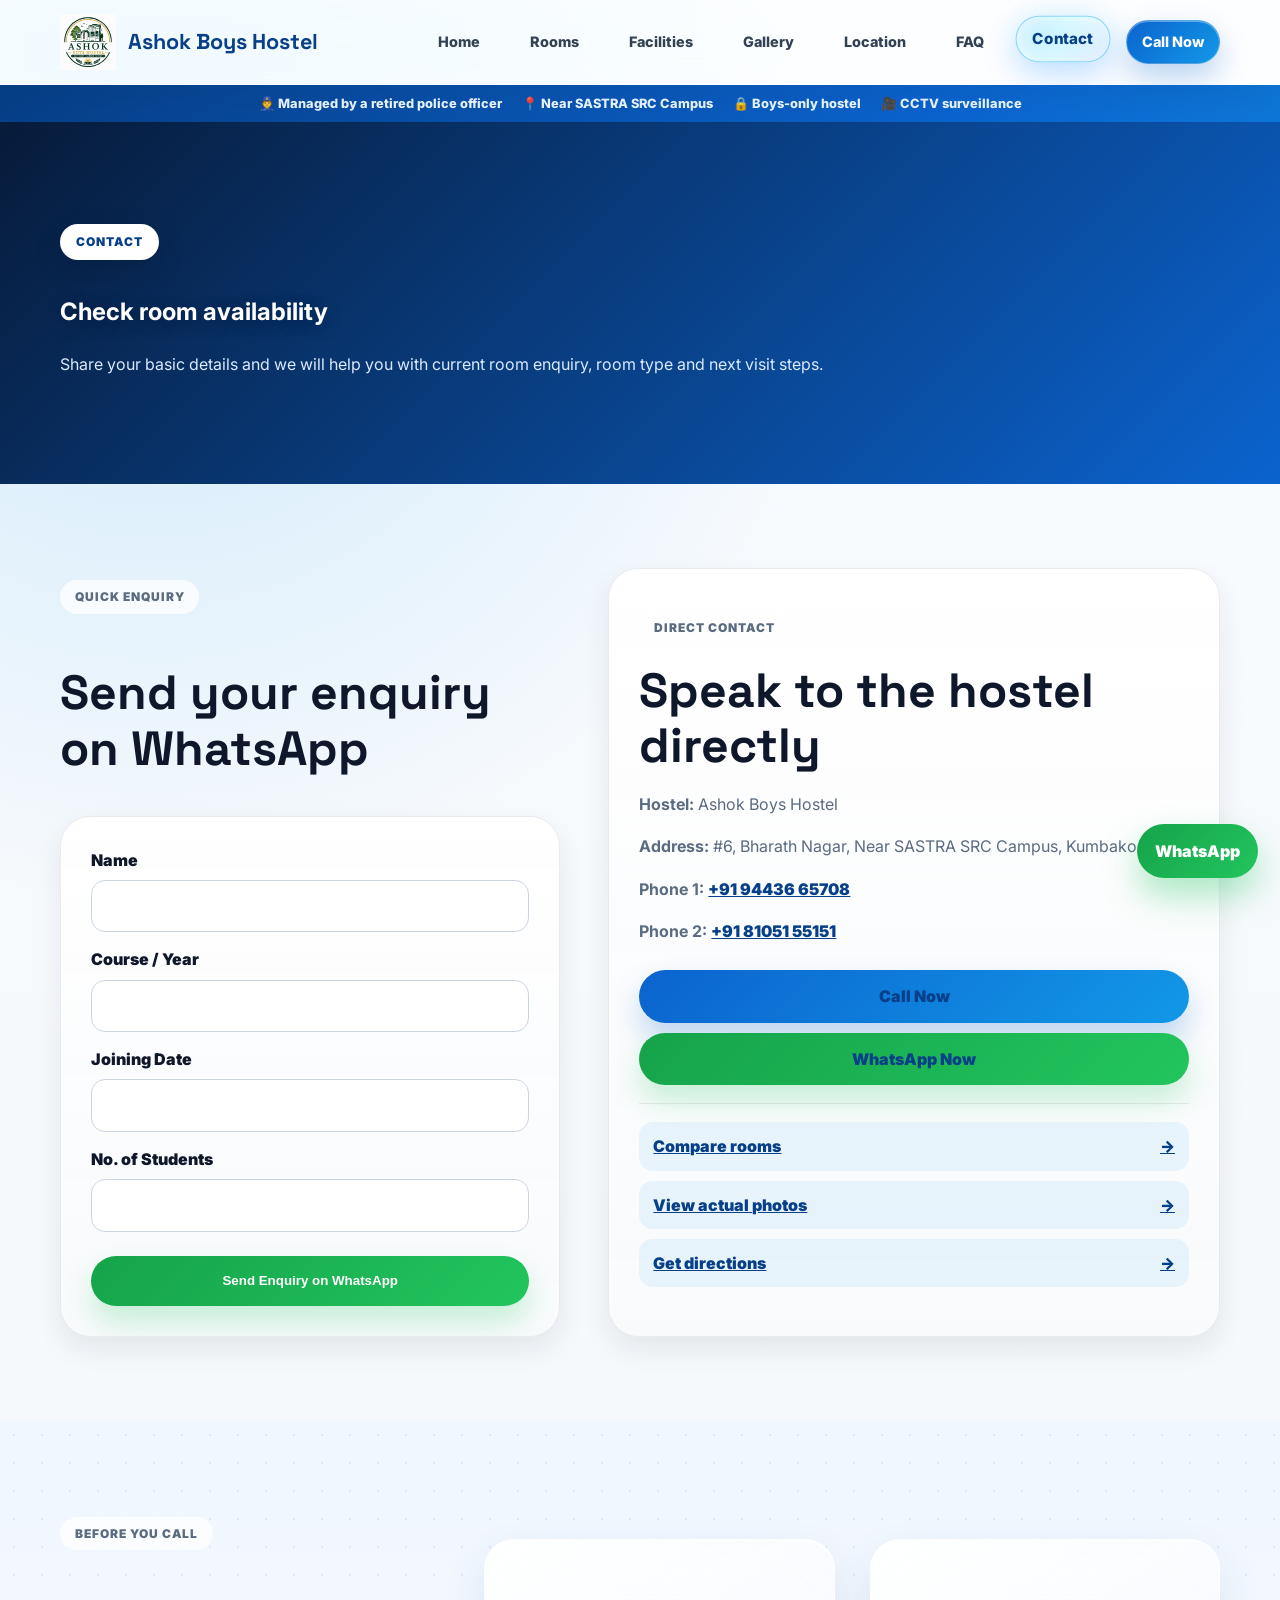
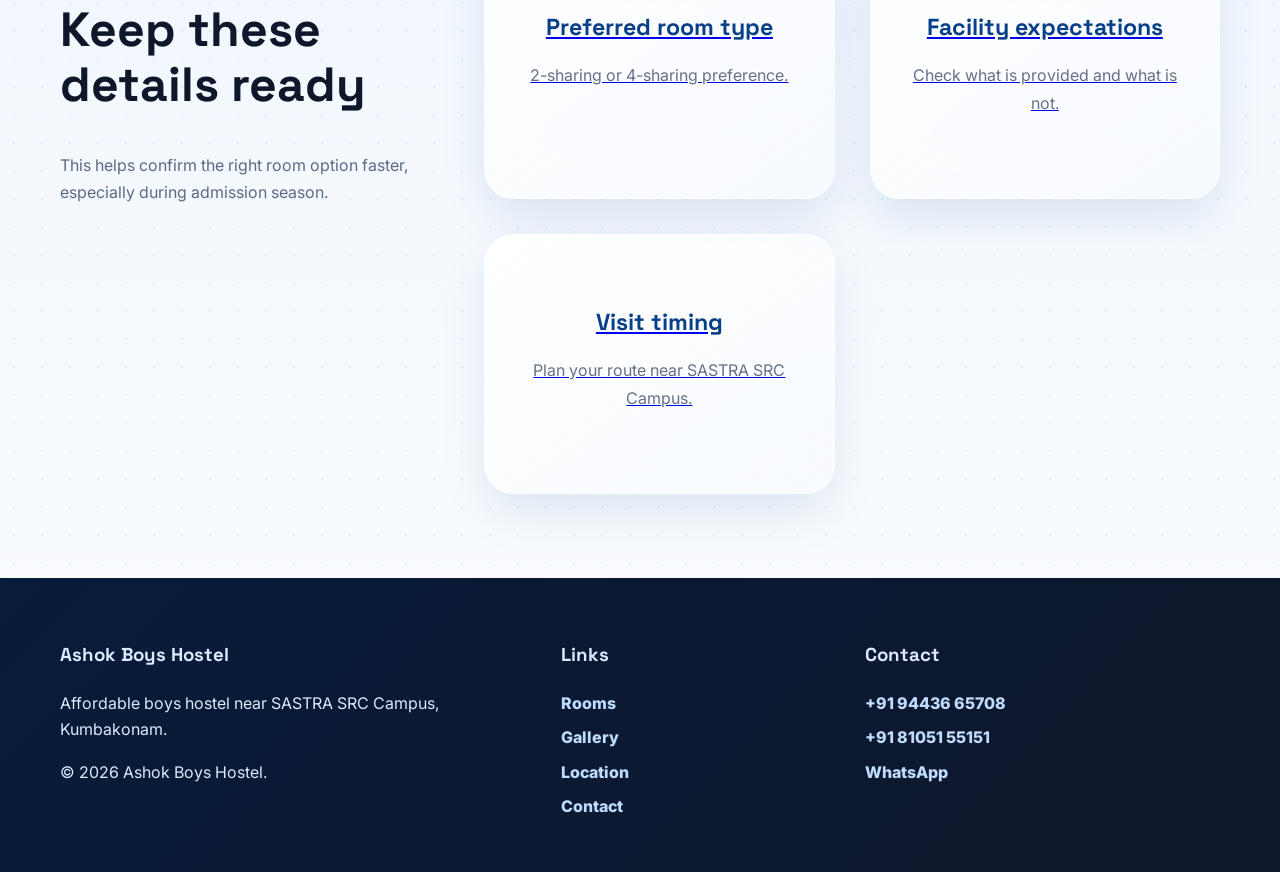
==== commit c04196f7: "Improve page heading readability" ====
--- a/contact.html
+++ b/contact.html
@@ -42,7 +42,7 @@
   <link href="favicon.svg" rel="icon" type="image/svg+xml"/>
   <meta content="#0b63ce" name="theme-color"/>
   <link href="manifest.json" rel="manifest"/>
-  <link href="style.css" rel="stylesheet"/>
+  <link href="style.css?v=20260708-readable-headings" rel="stylesheet"/>
   <script type="application/ld+json">
    {
     "@context": "https://schema.org",
--- a/style.css
+++ b/style.css
@@ -132,7 +132,7 @@
     font-size: 1.35rem;
     font-weight: 800;
     color: var(--primary-dark);
-    letter-spacing: -0.02em;
+    letter-spacing: 0;
 }
 
 /* Backward compatibility if old HTML still uses <span>ABH</span> */
@@ -717,7 +717,7 @@
 h2 {
     font-size: clamp(1.9rem, 4vw, 3rem);
     line-height: 1.15;
-    letter-spacing: -0.035em;
+    letter-spacing: 0;
 }
 
 .stats {
@@ -1054,6 +1054,18 @@
     color: #dbeafe;
 }
 
+.page-hero .eyebrow {
+    color: #073f88;
+    background: #ffffff;
+    border: 1px solid rgba(255, 255, 255, 0.72);
+    box-shadow: 0 10px 28px rgba(3, 15, 36, 0.2);
+    text-shadow: none;
+}
+
+.page-hero h1 {
+    text-shadow: 0 3px 18px rgba(3, 15, 36, 0.32);
+}
+
 /* =========================================================
    Rooms
    ========================================================= */
@@ -1076,9 +1088,10 @@
 .gallery-intro h2 {
     max-width: 720px;
     margin: 14px 0 0;
-    color: var(--primary-dark);
+    color: #052f66;
     font: 800 clamp(2rem, 4vw, 3.4rem)/1.06 "Space Grotesk", sans-serif;
-    letter-spacing: -0.035em;
+    letter-spacing: 0;
+    text-wrap: balance;
 }
 
 .section-heading > p,
@@ -1585,7 +1598,13 @@
 }
 
 .facilities-section .section-heading {
+    display: block;
+    max-width: 760px;
     margin-bottom: 28px;
+}
+
+.facilities-section .cards.six {
+    grid-template-columns: repeat(3, minmax(0, 1fr));
 }
 
 .faq-section .section-heading {
@@ -1798,6 +1817,10 @@
         grid-template-columns: repeat(2, 1fr);
     }
 
+    .facilities-section .cards.six {
+        grid-template-columns: repeat(2, minmax(0, 1fr));
+    }
+
     .room-detail {
         grid-template-columns: 1fr;
     }
@@ -1900,6 +1923,10 @@
     .cards,
     .cards.six,
     .stats {
+        grid-template-columns: 1fr;
+    }
+
+    .facilities-section .cards.six {
         grid-template-columns: 1fr;
     }
 
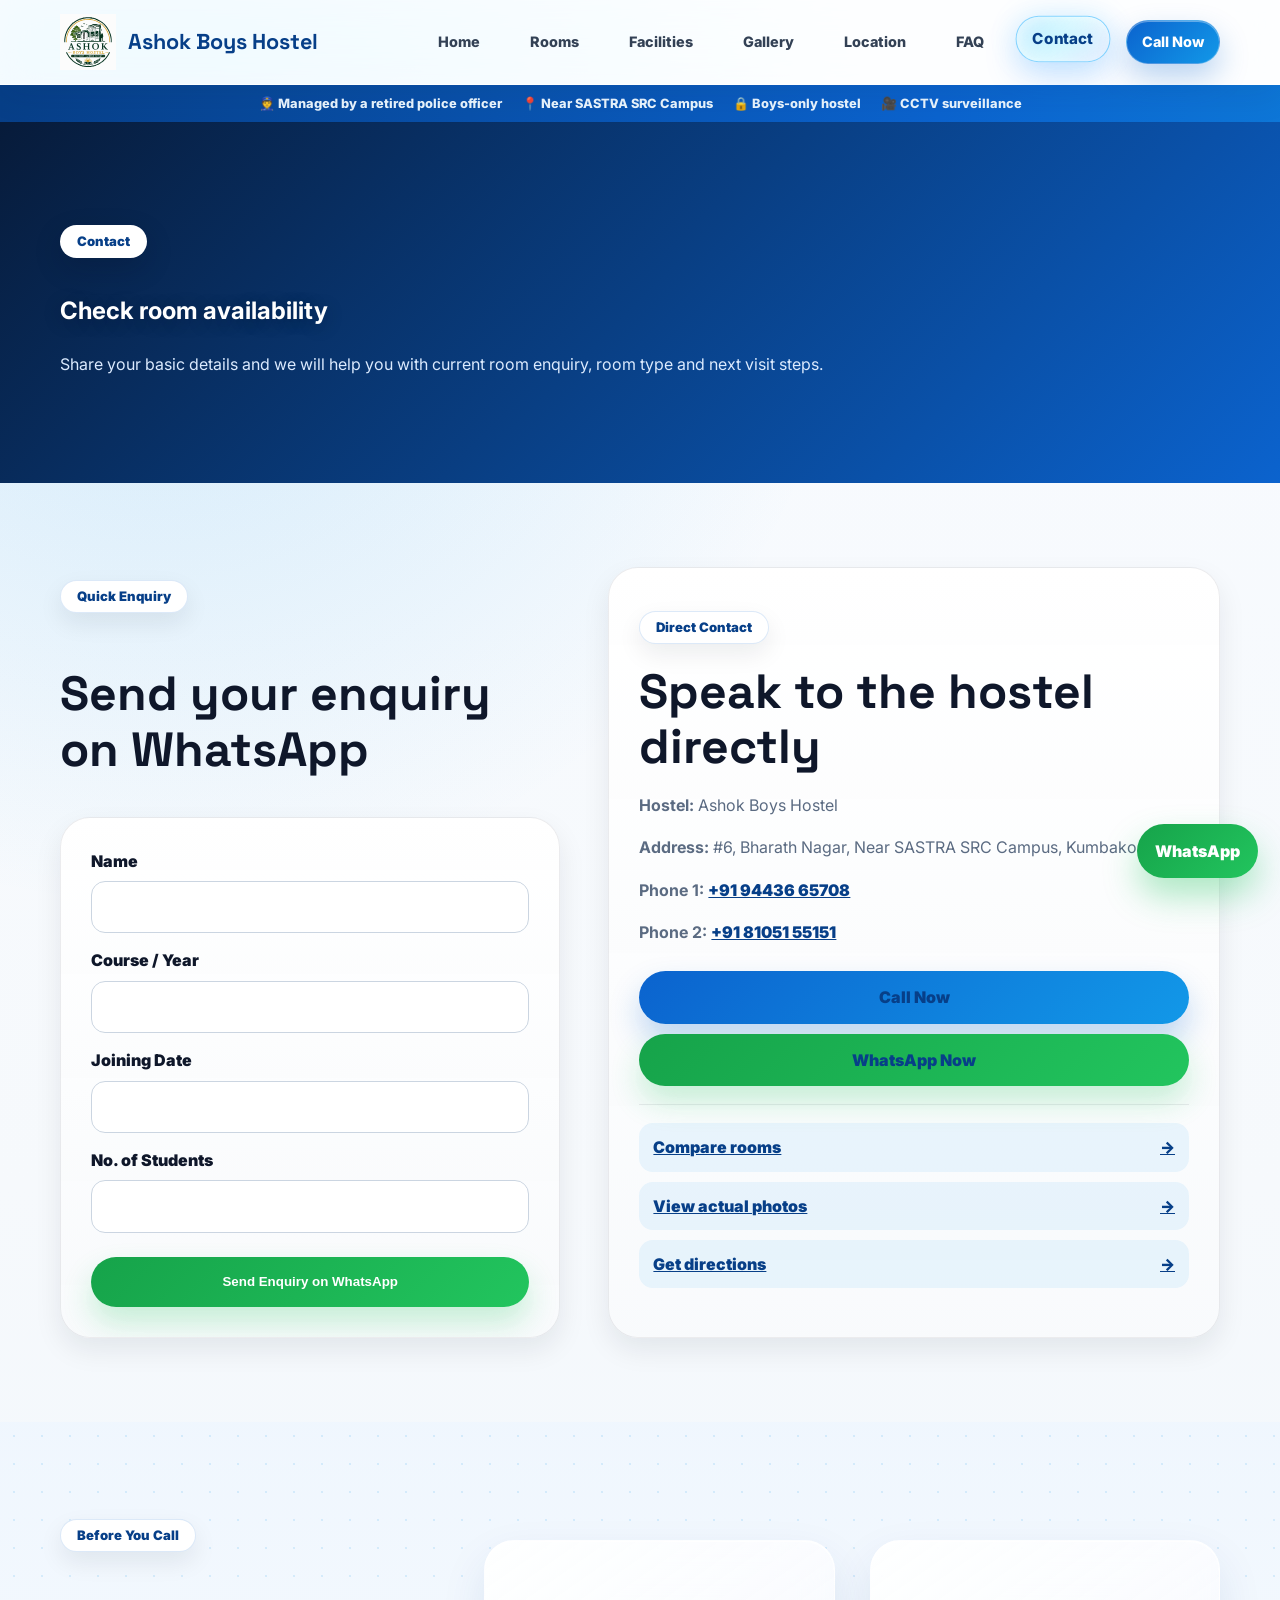
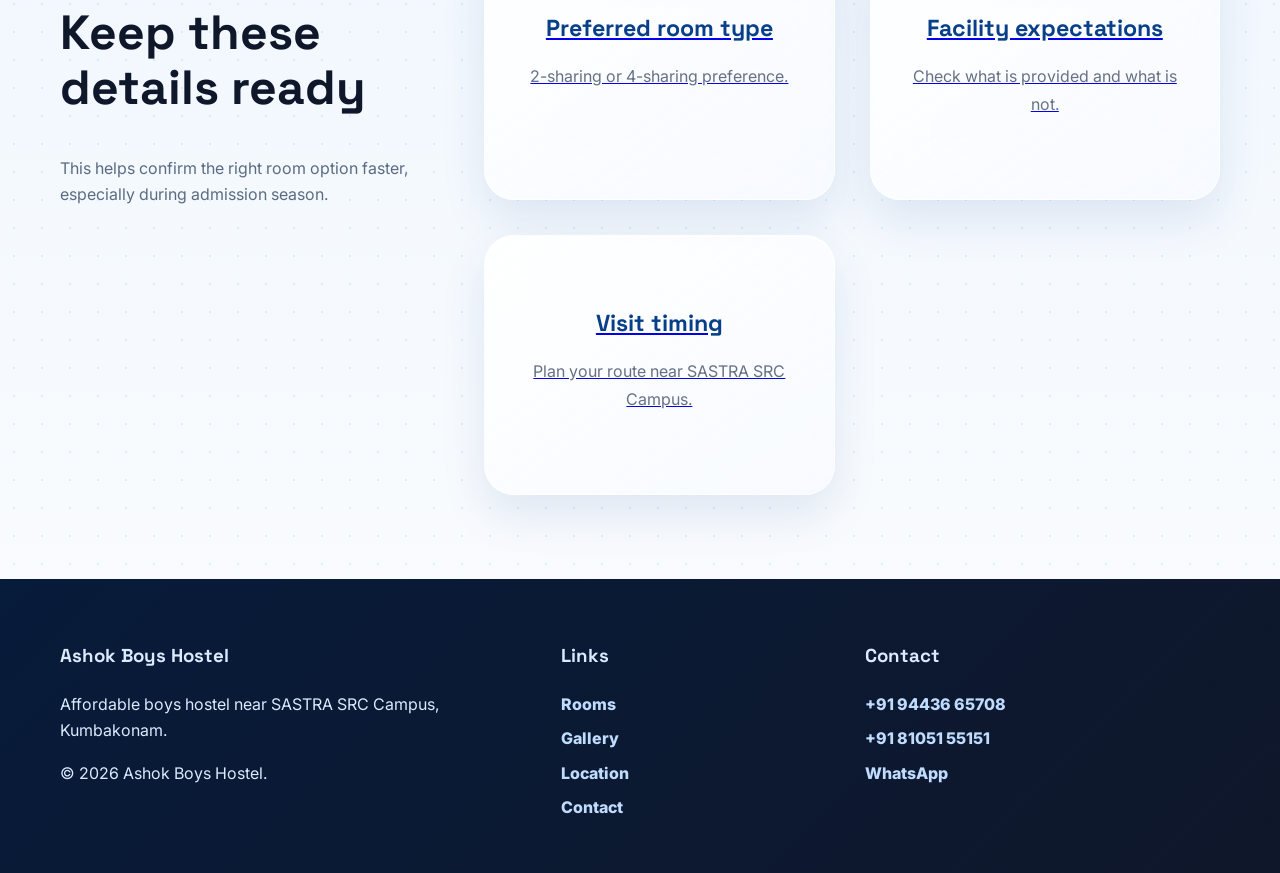
==== commit e7dbe3a5: "Standardize section labels" ====
--- a/contact.html
+++ b/contact.html
@@ -42,7 +42,7 @@
   <link href="favicon.svg" rel="icon" type="image/svg+xml"/>
   <meta content="#0b63ce" name="theme-color"/>
   <link href="manifest.json" rel="manifest"/>
-  <link href="style.css?v=20260708-readable-headings" rel="stylesheet"/>
+  <link href="style.css?v=20260708-uniform-labels" rel="stylesheet"/>
   <script type="application/ld+json">
    {
     "@context": "https://schema.org",
--- a/style.css
+++ b/style.css
@@ -278,14 +278,19 @@
 .section-label {
     display: inline-flex;
     align-items: center;
-    padding: 7px 15px;
+    justify-content: center;
+    width: fit-content;
+    padding: 8px 16px;
     border-radius: var(--radius-pill);
     color: var(--primary-dark);
-    background: rgba(255, 255, 255, 0.78);
-    font-size: 0.75rem;
+    background: #ffffff;
+    border: 1px solid rgba(11, 99, 206, 0.14);
+    box-shadow: 0 10px 24px rgba(15, 23, 42, 0.08);
+    font-size: 0.82rem;
     font-weight: 900;
-    letter-spacing: 0.08em;
-    text-transform: uppercase;
+    letter-spacing: 0;
+    line-height: 1.15;
+    text-transform: none;
 }
 
 .hero .eyebrow {
@@ -709,6 +714,10 @@
     color: var(--muted);
 }
 
+.section .section-label {
+    color: #073f88;
+}
+
 h2,
 h3 {
     font-family: "Space Grotesk", sans-serif;
@@ -1098,6 +1107,12 @@
 .gallery-intro > p {
     margin: 0;
     color: var(--muted);
+}
+
+.section-heading > .section-label,
+.gallery-intro .section-label {
+    color: #073f88;
+    justify-self: start;
 }
 
 .room-showcase {
@@ -1608,7 +1623,21 @@
 }
 
 .faq-section .section-heading {
+    display: block;
+    max-width: 760px;
     margin-bottom: 26px;
+}
+
+.faq-section .section-heading .section-label {
+    margin-bottom: 14px;
+}
+
+.faq-section .section-heading h2 {
+    margin-top: 0;
+}
+
+.faq-section .section-heading > p:not(.section-label) {
+    margin-top: 14px;
 }
 
 .faq-next-step {
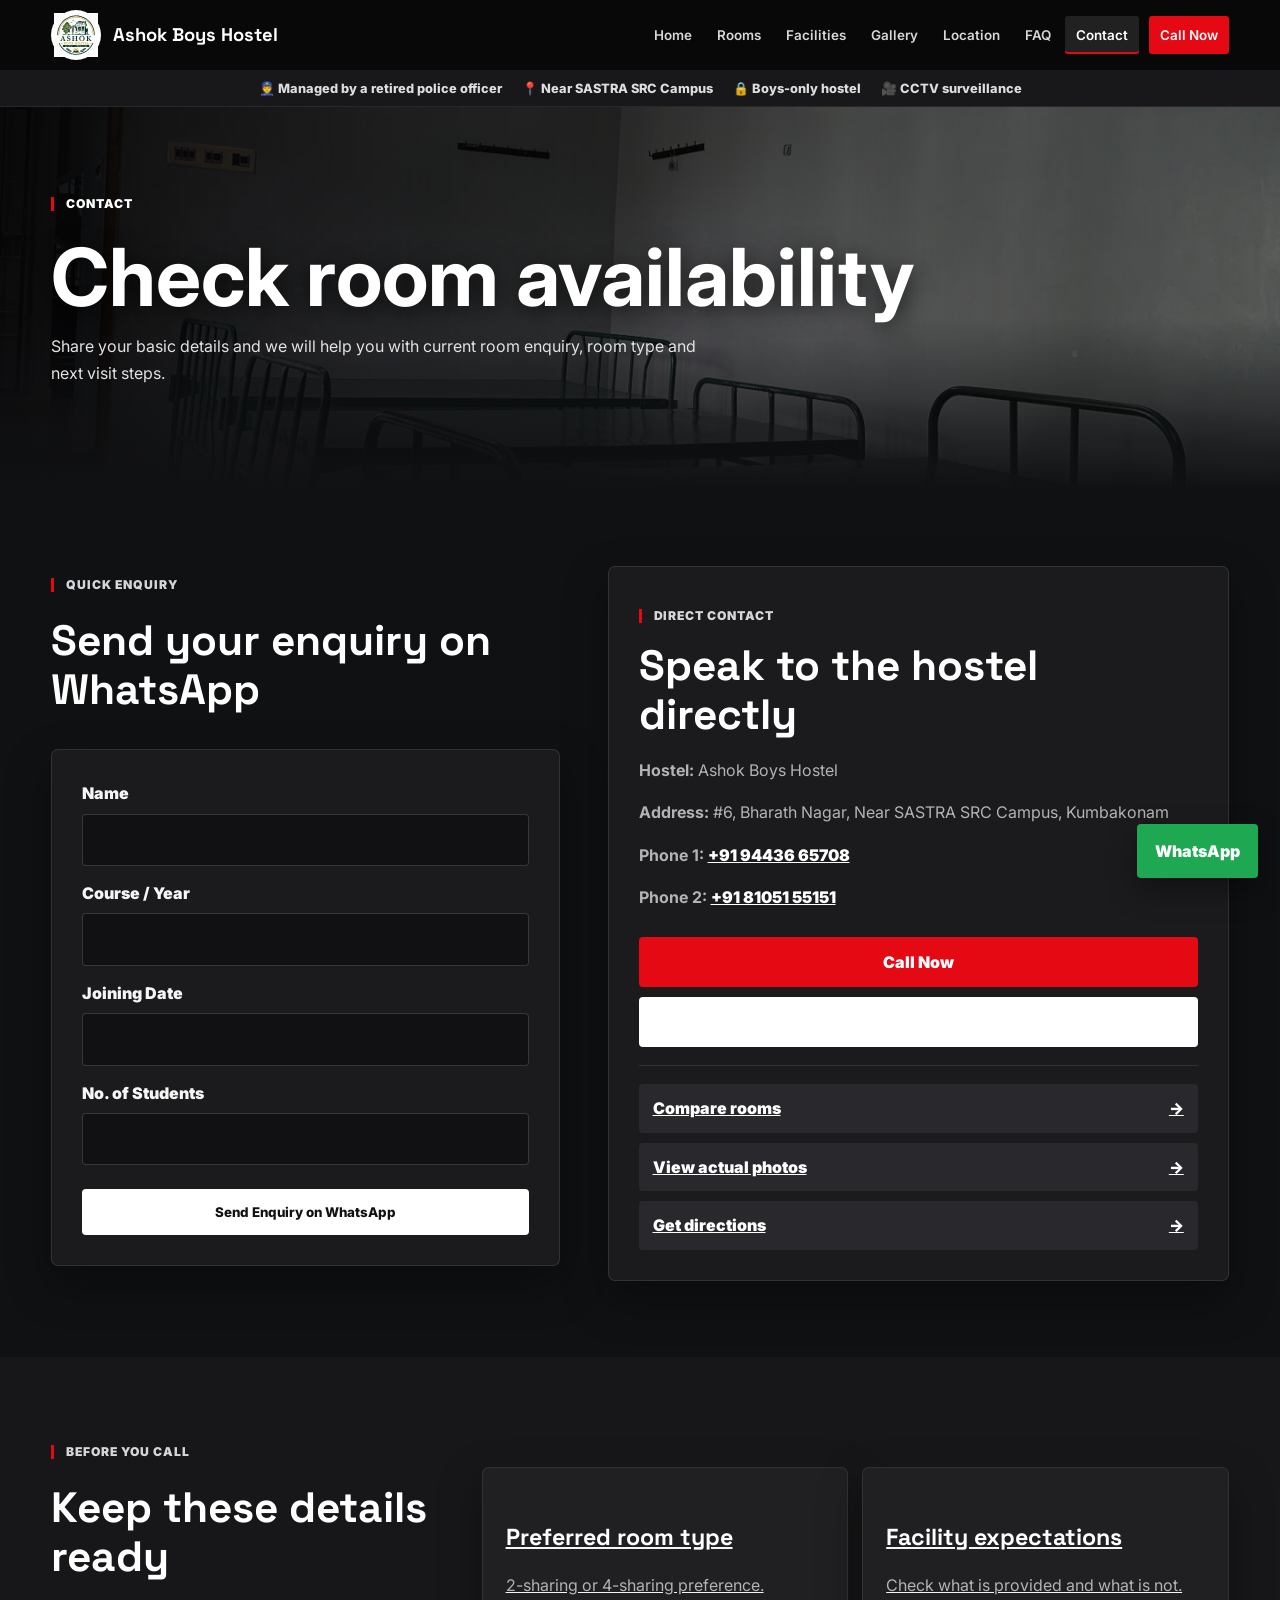
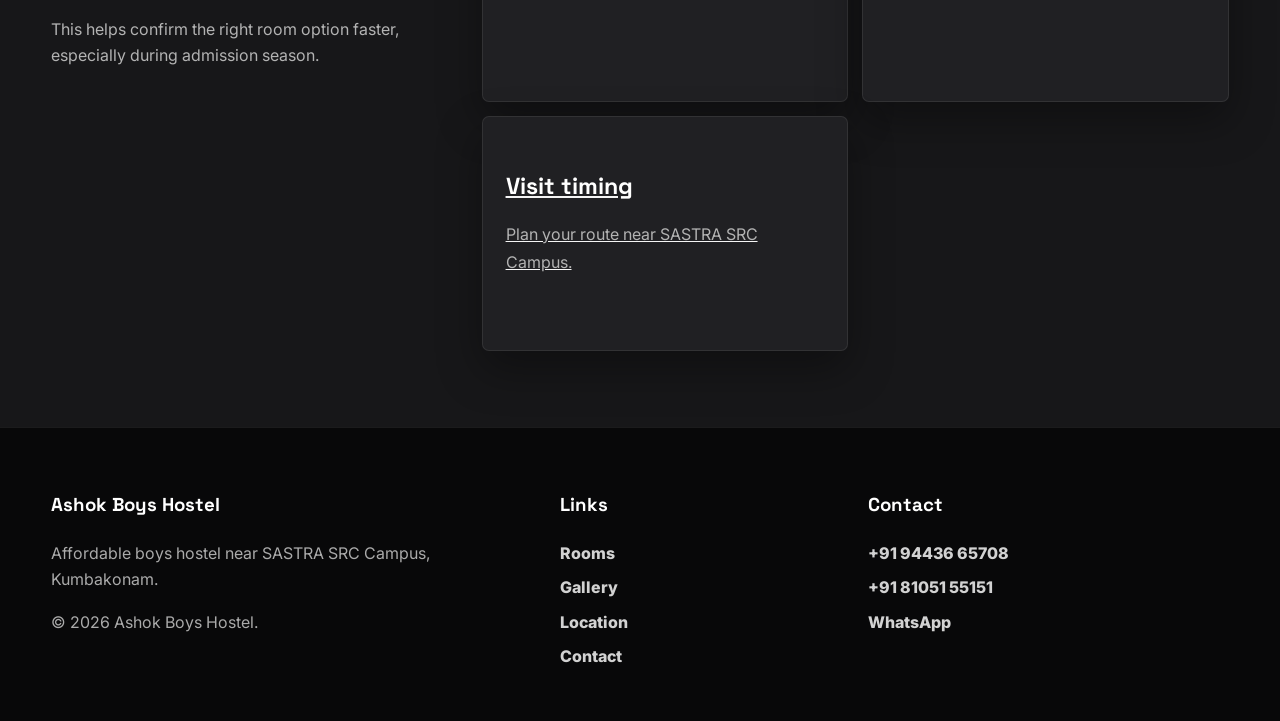
==== commit 0d5c9d7a: "Refresh site with cinematic dark UI" ====
--- a/contact.html
+++ b/contact.html
@@ -39,10 +39,10 @@
   <meta content="Contact | Ashok Boys Hostel Kumbakonam" property="og:title"/>
   <meta content="Contact Ashok Boys Hostel near SASTRA SRC Campus. Call or WhatsApp for availability." property="og:description"/>
   <meta content="images/hero.jpg" property="og:image"/>
-  <link href="favicon.svg" rel="icon" type="image/svg+xml"/>
+  <link href="images/logo.svg?v=20260708-logo-icon" rel="icon" type="image/svg+xml"/>
   <meta content="#0b63ce" name="theme-color"/>
   <link href="manifest.json" rel="manifest"/>
-  <link href="style.css?v=20260708-uniform-labels" rel="stylesheet"/>
+  <link href="style.css?v=20260708-cinematic-ui" rel="stylesheet"/>
   <script type="application/ld+json">
    {
     "@context": "https://schema.org",
--- a/style.css
+++ b/style.css
@@ -2289,3 +2289,749 @@
         padding: 22px;
     }
 }
+
+/* =========================================================
+   2026 Cinematic UI Refresh
+   A dark, image-led interface inspired by streaming products.
+   ========================================================= */
+:root {
+    --bg: #101113;
+    --text: #f5f5f5;
+    --muted: #b3b3b3;
+    --primary: #e50914;
+    --primary-2: #f6121d;
+    --primary-dark: #ffffff;
+    --dark: #070708;
+    --white: #ffffff;
+    --glass: #18181b;
+    --glass-strong: #202023;
+    --glass-border: rgba(255, 255, 255, 0.11);
+    --shadow-soft: 0 10px 30px rgba(0, 0, 0, 0.22);
+    --shadow-card: 0 18px 44px rgba(0, 0, 0, 0.34);
+    --shadow-glow: 0 20px 60px rgba(229, 9, 20, 0.16);
+    --radius-sm: 4px;
+    --radius-md: 6px;
+    --radius-lg: 8px;
+    --radius-pill: 4px;
+}
+
+body {
+    color: var(--text);
+    background: var(--bg);
+}
+
+body,
+button,
+input {
+    font-family: "Inter", Arial, sans-serif;
+}
+
+.container {
+    width: min(1240px, 92%);
+}
+
+.site-header {
+    background: rgba(8, 8, 9, 0.9);
+    border-bottom: 1px solid rgba(255, 255, 255, 0.08);
+    box-shadow: none;
+    backdrop-filter: blur(16px);
+    -webkit-backdrop-filter: blur(16px);
+}
+
+.nav-wrap {
+    min-height: 70px;
+    padding: 7px 0;
+}
+
+.logo-icon {
+    width: 50px;
+    height: 50px;
+    padding: 3px;
+    border-radius: 50%;
+    background: #ffffff;
+}
+
+.brand-text {
+    color: #ffffff;
+    font-size: 1.15rem;
+}
+
+.main-nav {
+    gap: 3px;
+}
+
+.main-nav a {
+    min-height: 36px;
+    padding: 8px 11px;
+    border: 0;
+    border-radius: 3px;
+    color: #d7d7d7;
+    background: transparent;
+    font-size: 0.84rem;
+    font-weight: 600;
+    overflow: visible;
+}
+
+.main-nav a::before,
+.main-nav a::after {
+    display: none;
+}
+
+.main-nav a:hover,
+.main-nav a.active {
+    color: #ffffff;
+    background: rgba(255, 255, 255, 0.1);
+    border: 0;
+    box-shadow: none;
+    transform: none;
+}
+
+.main-nav a.active {
+    box-shadow: inset 0 -2px 0 var(--primary);
+}
+
+.main-nav .nav-cta,
+.main-nav .nav-cta:hover,
+.main-nav .nav-cta.active {
+    margin-left: 7px;
+    color: #ffffff !important;
+    background: var(--primary);
+    border: 0;
+    box-shadow: none;
+    transform: none;
+}
+
+.trust-bar {
+    color: #dedede;
+    background: #18181a;
+    border-bottom: 1px solid rgba(255, 255, 255, 0.07);
+    animation: none;
+}
+
+.trust-bar .container {
+    padding: 7px 0;
+}
+
+.hero {
+    min-height: calc(100vh - 104px);
+    background: #080809;
+}
+
+.hero-bg img {
+    animation: none;
+}
+
+.hero-overlay {
+    background:
+        linear-gradient(90deg, rgba(5, 5, 6, 0.96) 0%, rgba(5, 5, 6, 0.76) 42%, rgba(5, 5, 6, 0.16) 76%),
+        linear-gradient(0deg, #101113 0%, transparent 28%);
+}
+
+.hero-grid {
+    grid-template-columns: minmax(0, 1fr) 350px;
+    gap: clamp(34px, 6vw, 80px);
+    padding: 74px 0 112px;
+}
+
+.hero-content h1 {
+    max-width: 820px;
+    margin: 18px 0;
+    font-size: 5.6rem;
+    line-height: 0.96;
+    text-shadow: 0 5px 24px rgba(0, 0, 0, 0.65);
+}
+
+.hero-content p {
+    max-width: 650px;
+    color: #e3e3e3;
+}
+
+.eyebrow,
+.section-label,
+.section .section-label {
+    padding: 0 0 0 12px;
+    border: 0;
+    border-left: 3px solid var(--primary);
+    border-radius: 0;
+    color: #d6d6d6;
+    background: transparent;
+    box-shadow: none;
+    font-size: 0.76rem;
+    letter-spacing: 0.08em;
+    text-transform: uppercase;
+}
+
+.hero .eyebrow {
+    color: #ffffff;
+    background: transparent;
+    border: 0;
+    border-left: 3px solid var(--primary);
+}
+
+.hero-links a,
+.badges span {
+    padding: 7px 11px;
+    border: 1px solid rgba(255, 255, 255, 0.26);
+    border-radius: 3px;
+    color: #f2f2f2;
+    background: rgba(18, 18, 20, 0.55);
+    backdrop-filter: blur(8px);
+    animation: none;
+}
+
+.hero-links a:hover {
+    color: #ffffff;
+    background: rgba(255, 255, 255, 0.16);
+    transform: none;
+}
+
+.btn {
+    min-height: 46px;
+    padding: 12px 21px;
+    border-radius: 4px;
+    font-weight: 800;
+}
+
+.btn:hover {
+    filter: brightness(1.12);
+    transform: translateY(-1px);
+}
+
+.primary,
+.nav-cta {
+    background: var(--primary);
+    box-shadow: none;
+}
+
+.whatsapp {
+    background: #ffffff;
+    color: #111111;
+    box-shadow: none;
+}
+
+.secondary {
+    color: #ffffff;
+    background: #343438;
+    border: 1px solid rgba(255, 255, 255, 0.12);
+}
+
+.booking-card,
+.card,
+.room-detail,
+.contact-card,
+.map-card,
+.enquiry-form,
+.faq-list details,
+.address-card,
+.directions-card,
+.elevated-panel {
+    color: var(--text);
+    background: #1b1b1e;
+    border: 1px solid rgba(255, 255, 255, 0.1);
+    border-radius: 7px;
+    box-shadow: var(--shadow-card);
+    backdrop-filter: none;
+    -webkit-backdrop-filter: none;
+}
+
+.booking-card {
+    padding: 26px;
+    background: rgba(20, 20, 22, 0.88);
+    backdrop-filter: blur(16px);
+    -webkit-backdrop-filter: blur(16px);
+}
+
+.available {
+    color: #54d17a;
+}
+
+.price {
+    padding: 0;
+    color: #ffffff;
+    background: transparent;
+}
+
+.price b {
+    color: #ffffff;
+    font-size: 2rem;
+}
+
+.booking-secondary-link,
+.card-link,
+.contact-card a {
+    color: #ffffff;
+}
+
+.section {
+    padding: 76px 0;
+}
+
+.light,
+.gallery-section,
+.location-section {
+    background: #171719;
+}
+
+.section p,
+.card p,
+.stats span,
+.distance-card p,
+.route-note {
+    color: var(--muted);
+}
+
+h2 {
+    margin-top: 12px;
+    color: #ffffff;
+    font-size: 2.65rem;
+}
+
+h3,
+.section-heading h2,
+.gallery-intro h2,
+.faq-section .section-heading h2,
+.facilities-section .section-heading h2,
+.distance-card h3,
+.distance-card h4,
+.room-content h2,
+.location-intro h2,
+.directions-card h2 {
+    color: #ffffff;
+}
+
+.stats {
+    gap: 8px;
+}
+
+.stats a,
+.stats div {
+    padding: 20px;
+    color: #ffffff;
+    background: #1c1c1f;
+    border: 1px solid rgba(255, 255, 255, 0.08);
+    border-radius: 5px;
+    box-shadow: none;
+    text-decoration: none;
+}
+
+.stats b {
+    color: #ffffff;
+}
+
+.cards,
+.cards.six {
+    gap: 14px;
+}
+
+.card {
+    min-height: 235px;
+    padding: 28px 23px;
+    text-align: left;
+    background: #202023;
+    border-color: rgba(255, 255, 255, 0.08);
+    transition: transform 0.25s ease, background 0.25s ease, box-shadow 0.25s ease;
+}
+
+.card::before,
+.card::after {
+    display: none;
+}
+
+.card:hover {
+    z-index: 2;
+    background: #29292d;
+    border-color: rgba(255, 255, 255, 0.14);
+    box-shadow: 0 22px 48px rgba(0, 0, 0, 0.42);
+    transform: translateY(-7px) scale(1.025);
+}
+
+.card i {
+    width: 52px;
+    height: 52px;
+    margin: 0;
+    border-radius: 5px;
+    color: #ffffff;
+    background: var(--primary);
+    box-shadow: none;
+    font-size: 1.7rem;
+}
+
+.card:hover i {
+    box-shadow: none;
+    transform: none;
+}
+
+.card h3,
+.card:hover h3 {
+    margin-top: 22px;
+    color: #ffffff;
+}
+
+.card p,
+.card:hover p {
+    color: var(--muted);
+}
+
+.home-pathways {
+    grid-template-columns: repeat(4, minmax(0, 1fr));
+}
+
+.home-enquiry-strip,
+.faq-next-step {
+    background: #080809;
+    border: 1px solid rgba(255, 255, 255, 0.1);
+    border-radius: 7px;
+    box-shadow: none;
+}
+
+.page-hero {
+    position: relative;
+    padding: 78px 0 88px;
+    overflow: hidden;
+    background:
+        linear-gradient(90deg, rgba(5, 5, 6, 0.96), rgba(5, 5, 6, 0.67) 56%, rgba(5, 5, 6, 0.35)),
+        url("images/room-wide.webp") center 48% / cover no-repeat;
+}
+
+.page-hero::after {
+    content: "";
+    position: absolute;
+    inset: auto 0 0;
+    height: 45%;
+    background: linear-gradient(transparent, var(--bg));
+    pointer-events: none;
+}
+
+.page-hero .container {
+    position: relative;
+    z-index: 1;
+}
+
+.page-hero h1 {
+    margin: 14px 0 8px;
+    color: #ffffff;
+    font-size: 5rem;
+    line-height: 1;
+    text-shadow: 0 5px 24px rgba(0, 0, 0, 0.7);
+}
+
+.page-hero p {
+    max-width: 650px;
+    color: #e2e2e2;
+}
+
+.page-hero .eyebrow,
+.page-hero .section-label {
+    padding: 0 0 0 12px;
+    color: #ffffff;
+    background: transparent;
+    border: 0;
+    border-left: 3px solid var(--primary);
+    box-shadow: none;
+}
+
+.room-detail {
+    overflow: hidden;
+    background: #1b1b1e;
+}
+
+.room-media img,
+.room-detail > picture img,
+.room-detail > img {
+    transition: transform 0.4s ease;
+}
+
+.room-detail:hover img {
+    transform: scale(1.025);
+}
+
+.room-amenities li {
+    color: #d4d4d4;
+}
+
+.rooms-note {
+    background: #202023;
+    border-color: rgba(255, 255, 255, 0.1);
+}
+
+.distance-cards {
+    gap: 14px;
+}
+
+.distance-card {
+    padding: 24px 20px;
+    background: #202023;
+    border: 1px solid rgba(255, 255, 255, 0.08);
+    border-radius: 7px;
+    box-shadow: none;
+    backdrop-filter: none;
+}
+
+.distance-card::before,
+.distance-card::after {
+    display: none;
+}
+
+.distance-card:hover {
+    background: #29292d;
+    border-color: rgba(255, 255, 255, 0.14);
+    box-shadow: var(--shadow-card);
+    transform: translateY(-6px);
+}
+
+.distance-card span {
+    width: 54px;
+    height: 54px;
+    border-radius: 5px;
+    background: var(--primary);
+    box-shadow: none;
+    font-size: 1.75rem;
+}
+
+.distance-card:hover span {
+    box-shadow: none;
+    transform: none;
+}
+
+.gallery {
+    gap: 10px;
+}
+
+.gallery figure {
+    border-radius: 5px;
+    background: #252529;
+    box-shadow: none;
+}
+
+.gallery figure:hover,
+.gallery figure:focus-visible {
+    box-shadow: 0 24px 48px rgba(0, 0, 0, 0.46);
+    transform: translateY(-5px) scale(1.015);
+}
+
+.gallery figure::before {
+    background: linear-gradient(transparent, rgba(0, 0, 0, 0.9));
+}
+
+.gallery figure::after {
+    border: 0;
+    border-radius: 3px;
+    background: rgba(229, 9, 20, 0.88);
+}
+
+.map-card {
+    padding: 7px;
+}
+
+.map-card iframe {
+    border-radius: 4px;
+    filter: saturate(0.8) contrast(1.04);
+}
+
+.contact-mini-links {
+    border-color: rgba(255, 255, 255, 0.1);
+}
+
+.contact-mini-links a {
+    color: #ffffff;
+    background: #29292d;
+    border-radius: 4px;
+}
+
+.enquiry-form input {
+    color: #ffffff;
+    background: #111113;
+    border-color: rgba(255, 255, 255, 0.16);
+    border-radius: 4px;
+}
+
+.enquiry-form input:focus {
+    border-color: var(--primary);
+    box-shadow: 0 0 0 3px rgba(229, 9, 20, 0.18);
+}
+
+.faq-list {
+    max-width: none;
+}
+
+.faq-list details {
+    margin: 8px 0;
+    box-shadow: none;
+}
+
+.faq-list details[open] {
+    background: #242427;
+    border-color: rgba(255, 255, 255, 0.16);
+}
+
+.faq-list summary {
+    color: #ffffff;
+}
+
+.not-available span {
+    border-radius: 4px;
+    color: #ffc4c7;
+    background: rgba(229, 9, 20, 0.16);
+}
+
+footer {
+    color: #aaaaaa;
+    background: #080809;
+    border-top: 1px solid rgba(255, 255, 255, 0.08);
+}
+
+.footer-grid a {
+    color: #d2d2d2;
+}
+
+.whatsapp-float {
+    border-radius: 4px;
+    background: #1da851;
+    box-shadow: 0 12px 30px rgba(0, 0, 0, 0.35);
+}
+
+@media (max-width: 980px) {
+    .hero-grid {
+        grid-template-columns: 1fr;
+    }
+
+    .booking-card {
+        max-width: 540px;
+    }
+
+    .home-pathways {
+        grid-template-columns: repeat(2, minmax(0, 1fr));
+    }
+}
+
+@media (max-width: 760px) {
+    .nav-wrap {
+        min-height: 62px;
+    }
+
+    .logo-icon {
+        width: 43px;
+        height: 43px;
+    }
+
+    .menu-toggle {
+        width: 42px;
+        height: 42px;
+        padding: 0;
+        border-radius: 4px;
+        color: #ffffff;
+        background: #28282c;
+        font-size: 0;
+    }
+
+    .menu-toggle span {
+        display: none;
+    }
+
+    .menu-toggle::before {
+        content: "\2630";
+        font-size: 1.25rem;
+    }
+
+    .main-nav {
+        top: 66px;
+        padding: 10px;
+        border: 1px solid rgba(255, 255, 255, 0.1);
+        border-radius: 5px;
+        background: rgba(17, 17, 19, 0.98);
+        box-shadow: var(--shadow-card);
+    }
+
+    .main-nav a,
+    .main-nav .nav-cta {
+        margin: 0;
+        color: #e2e2e2;
+    }
+
+    .main-nav a:hover,
+    .main-nav a.active,
+    .main-nav .nav-cta:hover,
+    .main-nav .nav-cta.active {
+        color: #ffffff;
+        transform: none;
+    }
+
+    .trust-bar {
+        overflow-x: auto;
+        scrollbar-width: none;
+    }
+
+    .trust-bar::-webkit-scrollbar {
+        display: none;
+    }
+
+    .trust-bar .container {
+        width: max-content;
+        padding-inline: 4%;
+        flex-wrap: nowrap;
+    }
+
+    .hero {
+        min-height: auto;
+    }
+
+    .hero-grid {
+        padding: 76px 0 88px;
+    }
+
+    .hero-overlay {
+        background:
+            linear-gradient(0deg, #101113 0%, rgba(5, 5, 6, 0.62) 50%, rgba(5, 5, 6, 0.4)),
+            linear-gradient(90deg, rgba(5, 5, 6, 0.8), transparent);
+    }
+
+    .hero-content h1 {
+        font-size: 3.25rem;
+    }
+
+    .booking-card {
+        padding: 22px;
+    }
+
+    .page-hero {
+        padding: 64px 0 72px;
+    }
+
+    .page-hero h1 {
+        font-size: 3.05rem;
+    }
+
+    h2,
+    .section-heading h2,
+    .gallery-intro h2 {
+        font-size: 2rem;
+    }
+
+    .home-pathways {
+        grid-template-columns: 1fr;
+    }
+
+    .card {
+        min-height: 0;
+    }
+
+    .mobile-action-bar {
+        border: 1px solid rgba(255, 255, 255, 0.12);
+        border-radius: 6px;
+        background: rgba(16, 16, 18, 0.94);
+        box-shadow: 0 18px 42px rgba(0, 0, 0, 0.44);
+    }
+
+    .mobile-action-bar a {
+        border-radius: 4px;
+        background: var(--primary);
+    }
+
+    .mobile-action-bar a:nth-child(2) {
+        background: #1da851;
+    }
+
+    .mobile-action-bar a:nth-child(3) {
+        background: #343438;
+    }
+}
